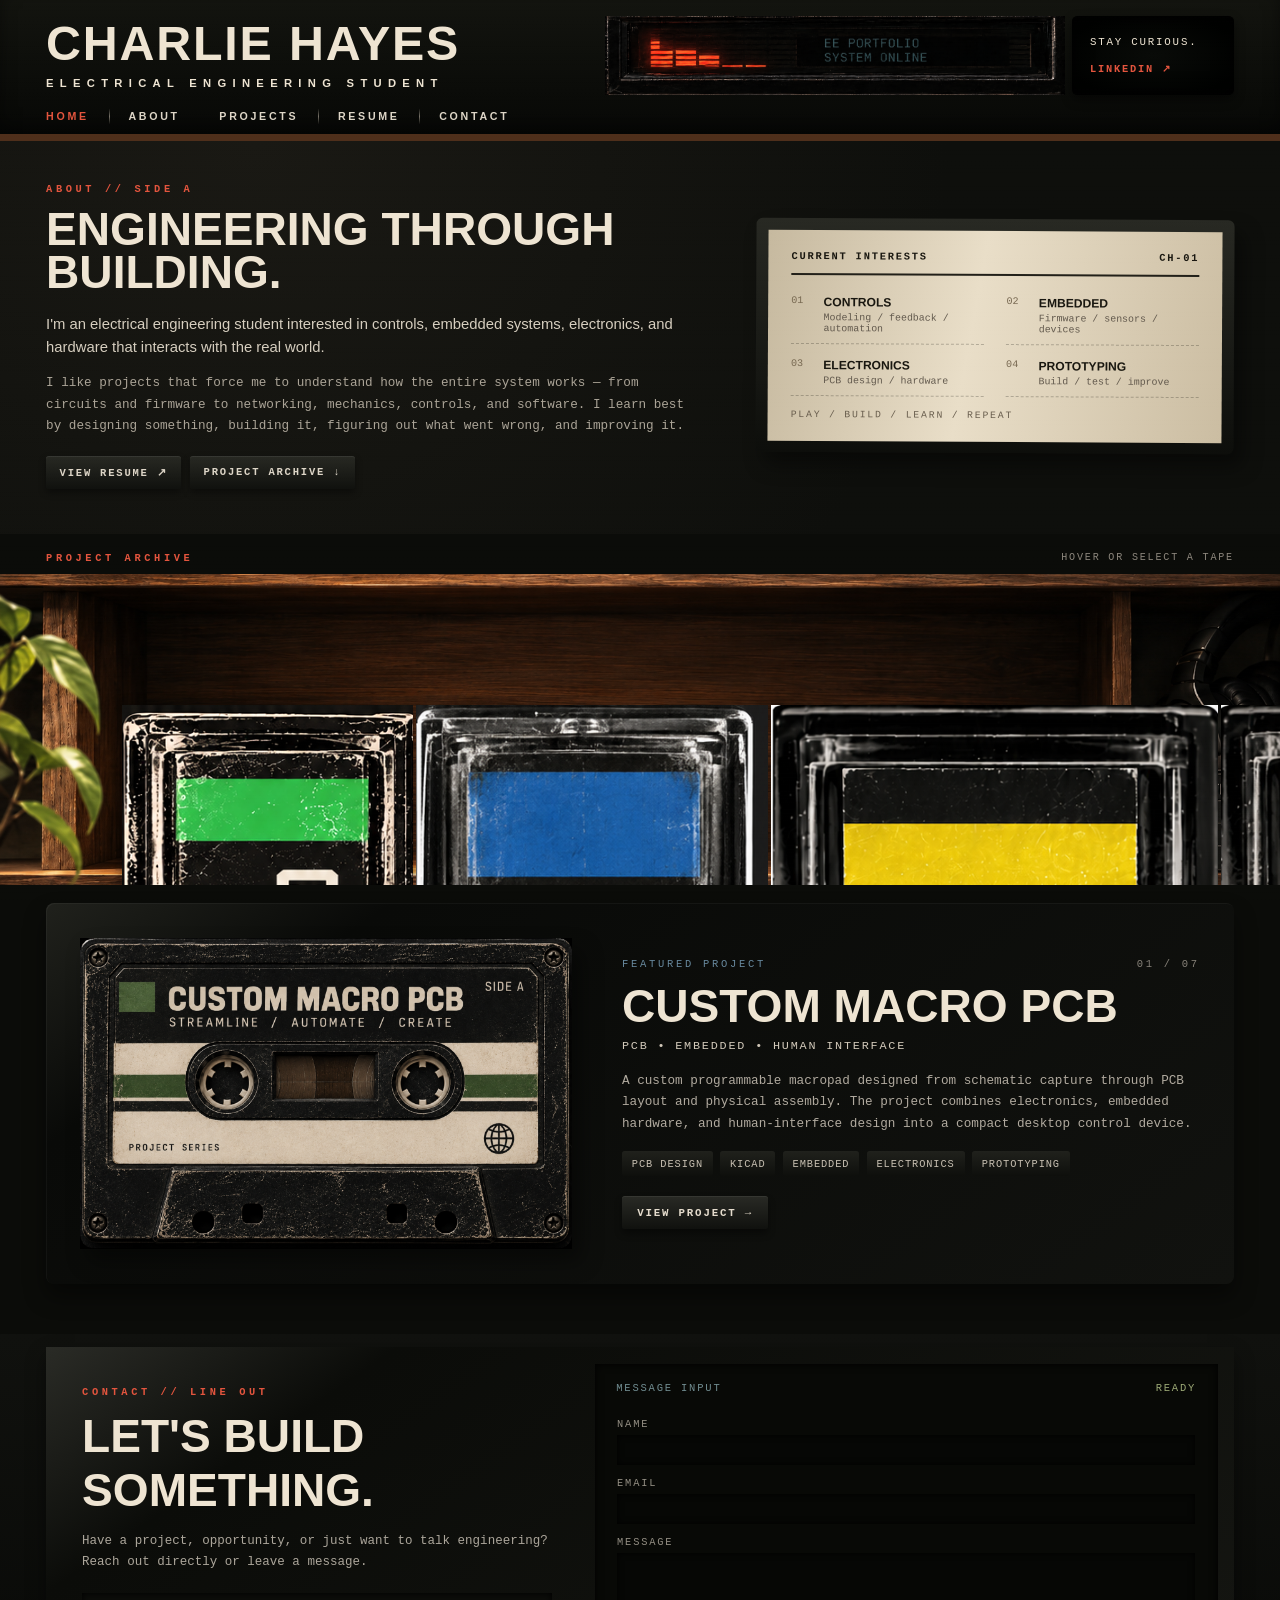
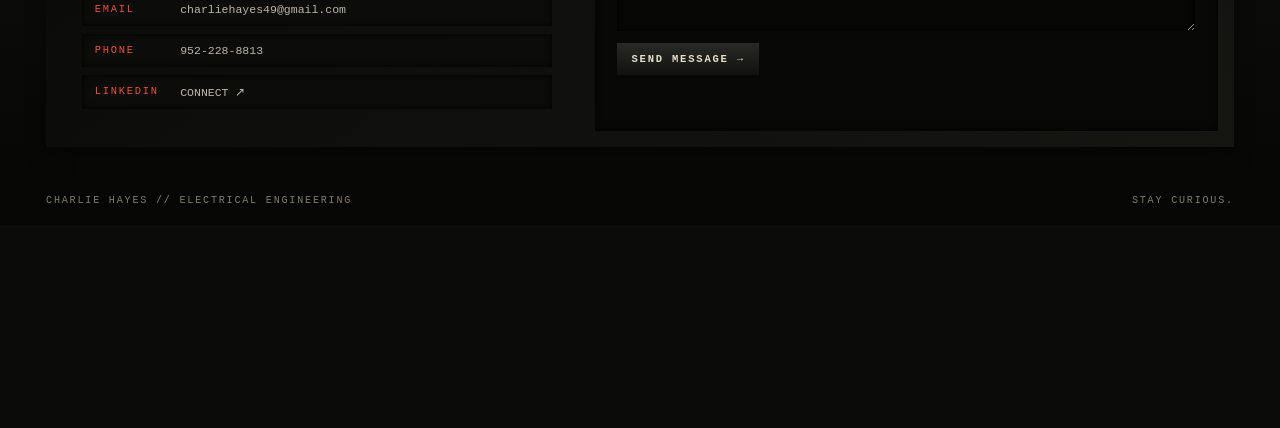
==== index.html @ e1c9fbaa "Update index.html" ====
<!DOCTYPE html>
<html lang="en">

<head>
    <meta charset="UTF-8">

    <meta
        name="viewport"
        content="width=device-width, initial-scale=1.0"
    >

    <meta
        name="description"
        content="Charlie Hayes - Electrical Engineering portfolio."
    >

    <link rel="stylesheet" href="style.css">

    <title>Charlie Hayes | Electrical Engineering</title>
</head>


<body>


    <!-- =====================================================
         HEADER
         ===================================================== -->

    <header class="site-header">

        <div class="header-inner">

            <div class="header-top">

                <div class="name-area">

                    <h1>CHARLIE HAYES</h1>

                    <p>
                        ELECTRICAL ENGINEERING STUDENT
                    </p>

                </div>


                <div class="header-console">

                    <div class="display-image-wrapper">

                        <img
                            src="images/header/ee-portfolio-display.png"
                            alt="EE Portfolio System Online"
                            class="display-image"
                        >

                    </div>


                    <div class="header-side-box">

                        <p>
                            STAY CURIOUS.
                        </p>

                        <a
                            href="https://www.linkedin.com/in/charlie-hayes-baa16534b/"
                            target="_blank"
                            rel="noopener noreferrer"
                        >
                            LINKEDIN ↗
                        </a>

                    </div>

                </div>

            </div>


            <nav class="main-nav">

                <a
                    href="index.html"
                    class="active"
                >
                    HOME
                </a>

                <a href="#about">
                    ABOUT
                </a>

                <a href="#projects">
                    PROJECTS
                </a>

                <a
                    href="assets/Charlie_Hayes_Resume.pdf"
                    target="_blank"
                    rel="noopener noreferrer"
                >
                    RESUME
                </a>

                <a href="#contact">
                    CONTACT
                </a>

            </nav>

        </div>

    </header>




    <main>


        <!-- =================================================
             ABOUT
             ================================================= -->

        <section
            class="about-section"
            id="about"
        >

            <div class="about-inner">

                <div class="about-copy">

                    <p class="section-label">
                        ABOUT // SIDE A
                    </p>

                    <h2>
                        ENGINEERING THROUGH BUILDING.
                    </h2>

                    <p class="about-lead">

                        I'm an electrical engineering student interested in
                        controls, embedded systems, electronics, and hardware
                        that interacts with the real world.

                    </p>

                    <p class="about-body">

                        I like projects that force me to understand how the
                        entire system works — from circuits and firmware to
                        networking, mechanics, controls, and software. I learn
                        best by designing something, building it, figuring out
                        what went wrong, and improving it.

                    </p>


                    <div class="about-buttons">

                        <a
                            href="assets/Charlie_Hayes_Resume.pdf"
                            target="_blank"
                            rel="noopener noreferrer"
                            class="retro-button"
                        >
                            VIEW RESUME ↗
                        </a>

                        <a
                            href="#projects"
                            class="retro-button"
                        >
                            PROJECT ARCHIVE ↓
                        </a>

                    </div>

                </div>



                <div class="interest-card">

                    <div class="interest-paper">

                        <div class="interest-heading">

                            <span>
                                CURRENT INTERESTS
                            </span>

                            <span>
                                CH-01
                            </span>

                        </div>


                        <div class="interest-rule"></div>


                        <div class="interests">

                            <div>

                                <span>01</span>

                                <strong>
                                    CONTROLS
                                </strong>

                                <p>
                                    Modeling / feedback / automation
                                </p>

                            </div>


                            <div>

                                <span>02</span>

                                <strong>
                                    EMBEDDED
                                </strong>

                                <p>
                                    Firmware / sensors / devices
                                </p>

                            </div>


                            <div>

                                <span>03</span>

                                <strong>
                                    ELECTRONICS
                                </strong>

                                <p>
                                    PCB design / hardware
                                </p>

                            </div>


                            <div>

                                <span>04</span>

                                <strong>
                                    PROTOTYPING
                                </strong>

                                <p>
                                    Build / test / improve
                                </p>

                            </div>

                        </div>


                        <p class="interest-footer">
                            PLAY / BUILD / LEARN / REPEAT
                        </p>

                    </div>

                </div>

            </div>

        </section>




        <!-- =================================================
             PROJECT ARCHIVE
             ================================================= -->

        <section
            class="projects-section"
            id="projects"
        >

            <div class="projects-heading">

                <p class="section-label">
                    PROJECT ARCHIVE
                </p>

                <p class="project-instruction">
                    HOVER OR SELECT A TAPE
                </p>

            </div>



            <div class="shelf-stage">

                <div class="cassette-row">


                    <!-- 1. MACRO PCB -->

                    <button
                        class="project-spine active"
                        data-project="macro"
                        type="button"
                        aria-label="Custom Macro PCB"
                    >

                        <img
                            src="images/cassettes/macro-spine.png"
                            alt="Custom Macro PCB cassette spine"
                        >

                    </button>



                    <!-- 2. BALL BALANCING ROBOT -->

                    <button
                        class="project-spine"
                        data-project="ballbalance"
                        type="button"
                        aria-label="Ball Balancing Robot"
                    >

                        <img
                            src="images/cassettes/ballbalance-spine.png"
                            alt="Ball Balancing Robot cassette spine"
                        >

                    </button>



                    <!-- 3. SPEAKERS -->

                    <button
                        class="project-spine"
                        data-project="speakers"
                        type="button"
                        aria-label="Custom Speakers"
                    >

                        <img
                            src="images/cassettes/speakers-spine.png"
                            alt="Custom Speakers cassette spine"
                        >

                    </button>



                    <!-- 4. HOMELAB -->

                    <button
                        class="project-spine"
                        data-project="homelab"
                        type="button"
                        aria-label="Custom Homelab"
                    >

                        <img
                            src="images/cassettes/homelab-spine.png"
                            alt="Custom Homelab cassette spine"
                        >

                    </button>



                    <!-- 5. FPV RACING DRONE -->

                    <button
                        class="project-spine"
                        data-project="drone"
                        type="button"
                        aria-label="FPV Racing Drone"
                    >

                        <img
                            src="images/cassettes/drone-spine.png"
                            alt="FPV Racing Drone cassette spine"
                        >

                    </button>



                    <!-- 6. TAG VIDEO GAME -->

                    <button
                        class="project-spine"
                        data-project="tag"
                        type="button"
                        aria-label="TAG Video Game"
                    >

                        <img
                            src="images/cassettes/tag-spine.png"
                            alt="TAG video game cassette spine"
                        >

                    </button>



                    <!-- 7. CHEMICAL FEED SKID -->

                    <button
                        class="project-spine"
                        data-project="skid"
                        type="button"
                        aria-label="Chemical Feed Skid"
                    >

                        <img
                            src="images/cassettes/skid-spine.png"
                            alt="Chemical Feed Skid cassette spine"
                        >

                    </button>



                    <!-- 8. ROBOT ARM TOOL -->

                    <button
                        class="project-spine"
                        data-project="robotarm"
                        type="button"
                        aria-label="Robotic Arm End Effector"
                    >

                        <img
                            src="images/cassettes/robotarm-spine.png"
                            alt="Robotic Arm End Effector cassette spine"
                        >

                    </button>

                </div>

            </div>

        </section>




        <!-- =================================================
             QUICK VIEW
             ================================================= -->

        <section class="project-preview">

            <div class="preview-image-area">

                <img
                    src="images/cassettes/macro-front.png"
                    alt="Custom Macro PCB cassette"
                    id="projectImage"
                    class="project-front-image"
                >

            </div>


            <div class="preview-info">

                <div class="preview-topline">

                    <span>
                        FEATURED PROJECT
                    </span>

                    <span id="projectNumber">
                        01 / 08
                    </span>

                </div>


                <h2 id="projectTitle">
                    CUSTOM MACRO PCB
                </h2>


                <p
                    class="project-category"
                    id="projectCategory"
                >
                    PCB • EMBEDDED • ELECTRONICS
                </p>


                <p
                    class="project-description"
                    id="projectDescription"
                >

                    A custom programmable macropad designed from schematic
                    capture through PCB layout, manufacturing, firmware,
                    and assembly.

                </p>


                <div
                    class="project-tags"
                    id="projectTags"
                >

                    <span>KICAD</span>
                    <span>PCB DESIGN</span>
                    <span>EMBEDDED</span>
                    <span>ELECTRONICS</span>

                </div>


                <a
                    href="projects/macro.html"
                    class="view-project"
                    id="projectLink"
                >
                    VIEW PROJECT →
                </a>

            </div>

        </section>




        <!-- =================================================
             CONTACT
             ================================================= -->

        <section
            class="contact-section"
            id="contact"
        >

            <div class="contact-console">

                <div class="contact-left">

                    <p class="section-label">
                        CONTACT // LINE OUT
                    </p>

                    <h2>
                        LET'S BUILD SOMETHING.
                    </h2>

                    <p>

                        Have a project, opportunity, or just want to talk
                        engineering? Reach out directly or leave a message.

                    </p>


                    <div class="contact-links">

                        <a href="mailto:charliehayes49@gmail.com">

                            <span>EMAIL</span>

                            <strong>
                                charliehayes49@gmail.com
                            </strong>

                        </a>


                        <a href="tel:+19522288813">

                            <span>PHONE</span>

                            <strong>
                                952-228-8813
                            </strong>

                        </a>


                        <a
                            href="https://www.linkedin.com/in/charlie-hayes-baa16534b/"
                            target="_blank"
                            rel="noopener noreferrer"
                        >

                            <span>LINKEDIN</span>

                            <strong>
                                CONNECT ↗
                            </strong>

                        </a>

                    </div>

                </div>



                <div class="message-panel">

                    <div class="message-header">

                        <span>
                            MESSAGE INPUT
                        </span>

                        <span class="ready">
                            READY
                        </span>

                    </div>


                    <form
                        action="https://formspree.io/f/mjyvadbp"
                        method="POST"
                    >

                        <input
                            type="hidden"
                            name="_subject"
                            value="New message from Charlie Hayes portfolio"
                        >


                        <label>

                            NAME

                            <input
                                type="text"
                                name="name"
                                required
                            >

                        </label>


                        <label>

                            EMAIL

                            <input
                                type="email"
                                name="email"
                                required
                            >

                        </label>


                        <label>

                            MESSAGE

                            <textarea
                                name="message"
                                rows="5"
                                required
                            ></textarea>

                        </label>


                        <button type="submit">
                            SEND MESSAGE →
                        </button>

                    </form>

                </div>

            </div>

        </section>




        <footer>

            <span>
                CHARLIE HAYES // ELECTRICAL ENGINEERING
            </span>

            <span>
                STAY CURIOUS.
            </span>

        </footer>


    </main>



    <script src="script.js"></script>

</body>

</html>
---- style.css ----
:root {
    --background: #0b0c09;
    --cream: #eee4d2;
    --muted: #aba497;
    --red: #e4553e;
    --blue: #66859a;

    --page-padding:
        clamp(
            20px,
            4vw,
            78px
        );

    --max-width: 1740px;
}



/* =========================================================
   RESET
   ========================================================= */

* {
    box-sizing: border-box;
    margin: 0;
    padding: 0;
}



html {
    scroll-behavior: smooth;
    zoom: 0.9;
}



body {
    min-height: 100vh;
    overflow-x: hidden;

    color: var(--cream);

    font-family:
        Arial,
        Helvetica,
        sans-serif;

    background: #0b0c09;
}



button,
input,
textarea {
    font: inherit;
}



button {
    color: inherit;
}



/* =========================================================
   TEXTURE
   ========================================================= */

body::before {
    content: "";

    position: fixed;
    inset: 0;

    z-index: 999;

    pointer-events: none;

    opacity: 0.022;

    background:
        repeating-linear-gradient(
            0deg,
            rgba(255,255,255,0.12) 0,
            rgba(255,255,255,0.12) 1px,
            transparent 1px,
            transparent 4px
        );
}



/* =========================================================
   HEADER
   ========================================================= */

.site-header {
    padding:
        18px
        var(--page-padding)
        13px;

    background:
        linear-gradient(
            #13140f,
            #070806
        );

    box-shadow:
        inset 0 -10px 18px rgba(0,0,0,0.4);
}



.header-inner {
    width: 100%;
    max-width: var(--max-width);
    margin: auto;
}



.header-top {
    display: grid;

    grid-template-columns:
        minmax(520px, 0.9fr)
        minmax(650px, 1.1fr);

    gap: 50px;

    align-items: center;
}



/* =========================================================
   NAME
   ========================================================= */

.name-area h1 {
    white-space: nowrap;

    font-size:
        clamp(
            3.2rem,
            4.2vw,
            5rem
        );

    line-height: 0.9;

    letter-spacing: 2px;
}



.name-area p {
    margin-top: 13px;

    font-size: 0.78rem;

    font-weight: bold;

    letter-spacing: 7px;
}



/* =========================================================
   HEADER CONSOLE
   ========================================================= */

.header-console {
    display: grid;

    grid-template-columns:
        minmax(0, 1fr)
        180px;

    gap: 8px;

    align-items: stretch;
}



.display-image-wrapper {
    min-width: 0;

    overflow: hidden;

    display: flex;

    align-items: center;
}



.display-image {
    display: block;

    width: 100%;
    height: auto;

    object-fit: contain;
}



.header-side-box {
    padding: 20px;

    display: flex;

    flex-direction: column;

    justify-content: center;

    border-radius: 6px;

    background:
        radial-gradient(
            ellipse at center,
            #090b08,
            #010201 78%
        );

    box-shadow:
        inset 0 0 22px #000,
        0 5px 12px rgba(0,0,0,0.45);
}



.header-side-box p {
    font-family:
        "Courier New",
        monospace;

    font-size: 0.75rem;

    letter-spacing: 2px;
}



.header-side-box a {
    width: fit-content;

    margin-top: 15px;

    color: var(--red);

    text-decoration: none;

    font-family:
        "Courier New",
        monospace;

    font-size: 0.72rem;

    font-weight: bold;

    letter-spacing: 2px;
}



/* =========================================================
   NAVIGATION
   ========================================================= */

.main-nav {
    margin-top: 17px;

    display: flex;

    flex-wrap: wrap;

    align-items: center;
}



.main-nav a {
    position: relative;

    padding:
        0
        22px;

    color: #ded6c7;

    text-decoration: none;

    font-size: 0.74rem;

    font-weight: bold;

    letter-spacing: 3px;
}



.main-nav a:first-child {
    padding-left: 0;
}



.main-nav a + a::before {
    content: "";

    position: absolute;

    left: 0;
    top: 50%;

    width: 1px;
    height: 17px;

    transform:
        translateY(-50%);

    background:
        linear-gradient(
            transparent,
            #777268,
            transparent
        );
}



.main-nav a:hover,
.main-nav a.active {
    color: var(--red);
}



/* =========================================================
   GENERIC LABEL
   ========================================================= */

.section-label {
    color: var(--red);

    font-family:
        "Courier New",
        monospace;

    font-size: 0.72rem;

    font-weight: bold;

    letter-spacing: 4px;
}



/* =========================================================
   ABOUT
   ========================================================= */

.about-section {
    padding:
        47px
        var(--page-padding)
        50px;

    background:
        radial-gradient(
            circle at 20% 0%,
            #1a1914,
            #0e0f0c 63%
        );

    border-top:
        8px
        solid
        #4f2f1b;
}



.about-inner {
    width: 100%;

    max-width: 1500px;

    margin: auto;

    display: grid;

    grid-template-columns:
        1.15fr
        0.85fr;

    gap: 70px;

    align-items: center;
}



.about-copy h2 {
    max-width: 800px;

    margin-top: 14px;

    font-size:
        clamp(
            2.6rem,
            4vw,
            4.7rem
        );

    line-height: 0.94;
}



.about-lead {
    max-width: 720px;

    margin-top: 20px;

    color: #d6cebf;

    font-size: 1.03rem;

    line-height: 1.55;
}



.about-body {
    max-width: 730px;

    margin-top: 15px;

    color: var(--muted);

    font-family:
        "Courier New",
        monospace;

    font-size: 0.88rem;

    line-height: 1.7;
}



.about-buttons {
    margin-top: 22px;

    display: flex;

    gap: 10px;

    flex-wrap: wrap;
}



.retro-button {
    padding:
        11px
        15px;

    color: #ddd5c7;

    text-decoration: none;

    font-family:
        "Courier New",
        monospace;

    font-size: 0.73rem;

    font-weight: bold;

    letter-spacing: 2px;

    border-radius: 3px;

    background:
        linear-gradient(
            #282923,
            #10110e
        );

    box-shadow:
        inset 0 1px 0 rgba(255,255,255,0.07),
        0 4px 8px rgba(0,0,0,0.4);
}



/* =========================================================
   INTEREST CARD
   ========================================================= */

.interest-card {
    padding: 13px;

    transform:
        rotate(0.3deg);

    border-radius: 7px;

    background:
        linear-gradient(
            #282923,
            #0d0e0b
        );

    box-shadow:
        10px 14px 22px rgba(0,0,0,0.4);
}



.interest-paper {
    padding:
        23px
        26px;

    color: #191710;

    background:
        linear-gradient(
            100deg,
            #c6b99f,
            #e9dec8 45%,
            #cbbda2
        );
}



.interest-heading {
    display: flex;

    justify-content: space-between;

    font-family:
        "Courier New",
        monospace;

    font-size: 0.72rem;

    font-weight: bold;

    letter-spacing: 2px;
}



.interest-rule {
    height: 2px;

    margin:
        12px
        0;

    background: #222019;
}



.interests {
    display: grid;

    grid-template-columns:
        1fr
        1fr;

    gap:
        5px
        25px;
}



.interests > div {
    padding:
        10px
        0;

    display: grid;

    grid-template-columns:
        30px
        1fr;

    column-gap: 6px;

    border-bottom:
        1px
        dashed
        rgba(20,20,15,0.25);
}



.interests span {
    grid-row:
        1
        /
        3;

    color: #776851;

    font-family:
        "Courier New",
        monospace;

    font-size: 0.7rem;
}



.interests strong {
    font-size: 0.84rem;
}



.interests p {
    margin-top: 4px;

    color: #62594d;

    font-family:
        "Courier New",
        monospace;

    font-size: 0.69rem;
}



.interest-footer {
    margin-top: 14px;

    color: #685d4d;

    font-family:
        "Courier New",
        monospace;

    font-size: 0.68rem;

    letter-spacing: 2px;
}



/* =========================================================
   PROJECTS
   ========================================================= */

.projects-section {
    padding-top: 20px;

    background: #0b0c09;
}



.projects-heading {
    width: 100%;

    max-width: 1500px;

    margin: auto;

    padding:
        0
        var(--page-padding)
        11px;

    display: flex;

    justify-content: space-between;
}



.project-instruction {
    color: #8d877d;

    font-family:
        "Courier New",
        monospace;

    font-size: 0.7rem;

    letter-spacing: 2px;
}



/* =========================================================
   SHELF
   ========================================================= */

.shelf-stage {
    position: relative;

    width: 100%;

    aspect-ratio:
        1916
        /
        465;

    overflow: hidden;

    background-image:
        url("images/shelf/project-shelf-background.png");

    background-size:
        100%
        auto;

    background-position:
        center
        center;

    background-repeat:
        no-repeat;
}



/* =========================================================
   CASSETTE ROW
   ========================================================= */

.cassette-row {
    position: absolute;

    left: 9.5%;
    right: 15%;

    bottom: 8%;

    height: 50%;

    display: flex;

    align-items: flex-end;

    gap:
        clamp(
            2px,
            0.25vw,
            6px
        );
}



/* =========================================================
   CASSETTE BUTTON
   ========================================================= */

.project-spine {
    position: relative;

    height: 100%;

    flex:
        0
        0
        clamp(
            82px,
            5.4vw,
            108px
        );

    padding: 0;

    border: 0;

    outline: 0;

    background: transparent;

    cursor: pointer;

    transform:
        translateY(0);

    transform-origin:
        bottom
        center;

    transition:
        transform 180ms ease,
        filter 180ms ease;
}



/* =========================================================
   CASSETTE IMAGE
   ========================================================= */

.image-spine {
    overflow: visible;
}



.image-spine img {
    display: block;

    width: 100%;
    height: 100%;

    object-fit: contain;

    object-position:
        center
        bottom;

    pointer-events: none;

    filter:
        drop-shadow(
            3px
            5px
            4px
            rgba(0,0,0,0.5)
        );
}



/* =========================================================
   ACTIVE CASSETTE
   ========================================================= */

.project-spine.active {
    filter:
        brightness(1.07)
        drop-shadow(
            0
            4px
            7px
            rgba(0,0,0,0.5)
        );
}



/* =========================================================
   HOVER CASSETTE

   THIS IS THE NEW "MOVE UP" EFFECT
   ========================================================= */

.project-spine:hover,
.project-spine:focus-visible,
.project-spine.active:hover {
    transform:
        translateY(-18px);

    filter:
        brightness(1.12)
        drop-shadow(
            0
            14px
            9px
            rgba(0,0,0,0.62)
        );

    z-index: 10;
}



/* =========================================================
   PROJECT PREVIEW
   ========================================================= */

.project-preview {
    width:
        calc(
            100% -
            (var(--page-padding) * 2)
        );

    max-width: 1500px;

    margin:
        20px
        auto
        0;

    padding:
        32px
        38px;

    display: grid;

    grid-template-columns:
        minmax(400px, 0.92fr)
        minmax(450px, 1.08fr);

    gap: 55px;

    align-items: center;

    border-radius: 9px;

    background:
        linear-gradient(
            145deg,
            #20211c,
            #090a08 20%,
            #11120f
        );

    box-shadow:
        inset 1px 1px 1px rgba(255,255,255,0.05),
        0 14px 25px rgba(0,0,0,0.45);
}



/* =========================================================
   PROJECT IMAGE
   ========================================================= */

.preview-image-area {
    position: relative;

    min-height: 360px;

    display: flex;

    align-items: center;

    justify-content: center;
}



.project-front-image {
    display: block;

    width: 100%;

    max-width: 600px;

    max-height: 430px;

    object-fit: contain;

    transition:
        opacity 140ms ease,
        transform 140ms ease;

    filter:
        drop-shadow(
            10px
            14px
            12px
            rgba(0,0,0,0.42)
        );
}



/* =========================================================
   PROJECT INFO
   ========================================================= */

.preview-info {
    transition:
        opacity 140ms ease,
        transform 140ms ease;
}



.preview-topline {
    display: flex;

    justify-content: space-between;

    color: #67889d;

    font-family:
        "Courier New",
        monospace;

    font-size: 0.73rem;

    letter-spacing: 3px;
}



.preview-topline span:last-child {
    color: #878279;
}



.preview-info h2 {
    margin-top: 17px;

    font-size:
        clamp(
            2.7rem,
            4vw,
            4.7rem
        );

    line-height: 0.93;
}



.project-category {
    margin-top: 12px;

    color: #d2c9ba;

    font-family:
        "Courier New",
        monospace;

    font-size: 0.82rem;

    letter-spacing: 2px;
}



.project-description {
    max-width: 680px;

    margin-top: 19px;

    color: #b1aa9f;

    font-family:
        "Courier New",
        monospace;

    font-size: 0.88rem;

    line-height: 1.7;
}



.project-tags {
    margin-top: 19px;

    display: flex;

    flex-wrap: wrap;

    gap: 8px;
}



.project-tags span {
    padding:
        7px
        11px;

    border-radius: 3px;

    color: #c7bfb1;

    font-family:
        "Courier New",
        monospace;

    font-size: 0.72rem;

    letter-spacing: 1px;

    background:
        linear-gradient(
            #20211c,
            #0e0f0c
        );
}



.view-project {
    width: fit-content;

    margin-top: 22px;

    padding:
        12px
        17px;

    display: block;

    color: #e5dccd;

    text-decoration: none;

    font-family:
        "Courier New",
        monospace;

    font-size: 0.75rem;

    font-weight: bold;

    letter-spacing: 2px;

    background:
        linear-gradient(
            #292a25,
            #10110e
        );

    border-radius: 3px;

    box-shadow:
        inset 0 1px 0 rgba(255,255,255,0.06),
        0 5px 8px rgba(0,0,0,0.4);
}



.view-project:hover {
    transform:
        translateY(-2px);
}



/* =========================================================
   CONTACT
   ========================================================= */

.contact-section {
    margin-top: 55px;

    padding:
        15px
        var(--page-padding)
        32px;

    background:
        linear-gradient(
            #10110e,
            #070806
        );
}



.contact-console {
    max-width: 1500px;

    margin: auto;

    padding: 18px;

    display: grid;

    grid-template-columns:
        0.9fr
        1.1fr;

    gap: 25px;

    background:
        linear-gradient(
            145deg,
            #2a2b26,
            #0b0c09 20%,
            #151612
        );

    box-shadow:
        0 10px 20px rgba(0,0,0,0.45);
}



.contact-left {
    padding:
        25px
        22px;
}



.contact-left h2 {
    margin-top: 12px;

    font-size:
        clamp(
            2.5rem,
            4vw,
            4.3rem
        );
}



.contact-left > p:not(.section-label) {
    max-width: 580px;

    margin-top: 16px;

    color: #aca69b;

    font-family:
        "Courier New",
        monospace;

    font-size: 0.87rem;

    line-height: 1.65;
}



.contact-links {
    margin-top: 23px;

    display: grid;

    gap: 9px;
}



.contact-links a {
    padding:
        11px
        14px;

    display: grid;

    grid-template-columns:
        95px
        1fr;

    color: #bdb5a8;

    text-decoration: none;

    background: #0c0d0a;

    box-shadow:
        inset 0 0 8px #000;
}



.contact-links span {
    color: var(--red);

    font-family:
        "Courier New",
        monospace;

    font-size: 0.72rem;

    letter-spacing: 2px;
}



.contact-links strong {
    font-family:
        "Courier New",
        monospace;

    font-size: 0.8rem;

    font-weight: normal;
}



/* =========================================================
   MESSAGE FORM
   ========================================================= */

.message-panel {
    padding: 10px;

    background: #080906;

    box-shadow:
        inset 0 0 10px #000;
}



.message-header {
    padding:
        11px
        14px;

    display: flex;

    justify-content: space-between;

    color: #718d91;

    font-family:
        "Courier New",
        monospace;

    font-size: 0.73rem;

    letter-spacing: 2px;
}



.ready {
    color: #9ba875;
}



.message-panel form {
    padding: 15px;

    display: grid;

    gap: 13px;
}



.message-panel label {
    display: grid;

    gap: 6px;

    color: #938e83;

    font-family:
        "Courier New",
        monospace;

    font-size: 0.72rem;

    letter-spacing: 2px;
}



.message-panel input,
.message-panel textarea {
    padding:
        10px
        11px;

    border: none;

    outline: none;

    color: #ddd5c8;

    background: #060705;

    box-shadow:
        inset 0 0 7px #000;
}



.message-panel button {
    width: fit-content;

    padding:
        11px
        16px;

    border: none;

    color: #e7dece;

    cursor: pointer;

    font-family:
        "Courier New",
        monospace;

    font-size: 0.73rem;

    font-weight: bold;

    letter-spacing: 2px;

    background:
        linear-gradient(
            #292a25,
            #11120f
        );
}



/* =========================================================
   FOOTER
   ========================================================= */

footer {
    padding:
        21px
        var(--page-padding);

    display: flex;

    justify-content: space-between;

    color: #817c72;

    font-family:
        "Courier New",
        monospace;

    font-size: 0.7rem;

    letter-spacing: 2px;

    background: #060705;
}



/* =========================================================
   RESPONSIVE
   ========================================================= */

@media (max-width: 1250px) {

    .header-top {
        grid-template-columns: 1fr;

        gap: 25px;
    }


    .about-inner {
        grid-template-columns: 1fr;

        gap: 35px;
    }


    .interest-card {
        max-width: 650px;
    }


    .project-preview {
        grid-template-columns: 1fr;

        gap: 35px;
    }


    .contact-console {
        grid-template-columns: 1fr;
    }

}



@media (max-width: 800px) {

    html {
        zoom: 1;
    }


    :root {
        --page-padding: 18px;
    }


    .name-area h1 {
        font-size:
            clamp(
                2.2rem,
                10vw,
                3rem
            );
    }


    .name-area p {
        white-space: normal;

        letter-spacing: 4px;
    }


    .header-console {
        grid-template-columns: 1fr;
    }


    .main-nav a {
        padding:
            0
            13px;

        font-size: 0.68rem;
    }


    .interests {
        grid-template-columns: 1fr;
    }


    .projects-section {
        overflow-x: auto;
    }


    .shelf-stage {
        width: 1050px;

        max-width: none;

        margin: 0;

        aspect-ratio:
            1916
            /
            465;
    }


    .cassette-row {
        left: 100px;

        right: auto;

        width: 760px;

        bottom: 8%;

        gap: 3px;
    }


    .project-spine {
        flex-basis: 95px;
    }


    .project-spine:hover,
    .project-spine:focus-visible,
    .project-spine.active:hover {
        transform:
            translateY(-14px);
    }


    .project-preview {
        width:
            calc(
                100% - 24px
            );

        padding:
            22px
            17px;
    }


    .preview-image-area {
        min-height: 270px;
    }


    .preview-info h2 {
        font-size: 2.6rem;
    }


    footer {
        flex-direction: column;

        gap: 8px;
    }

}
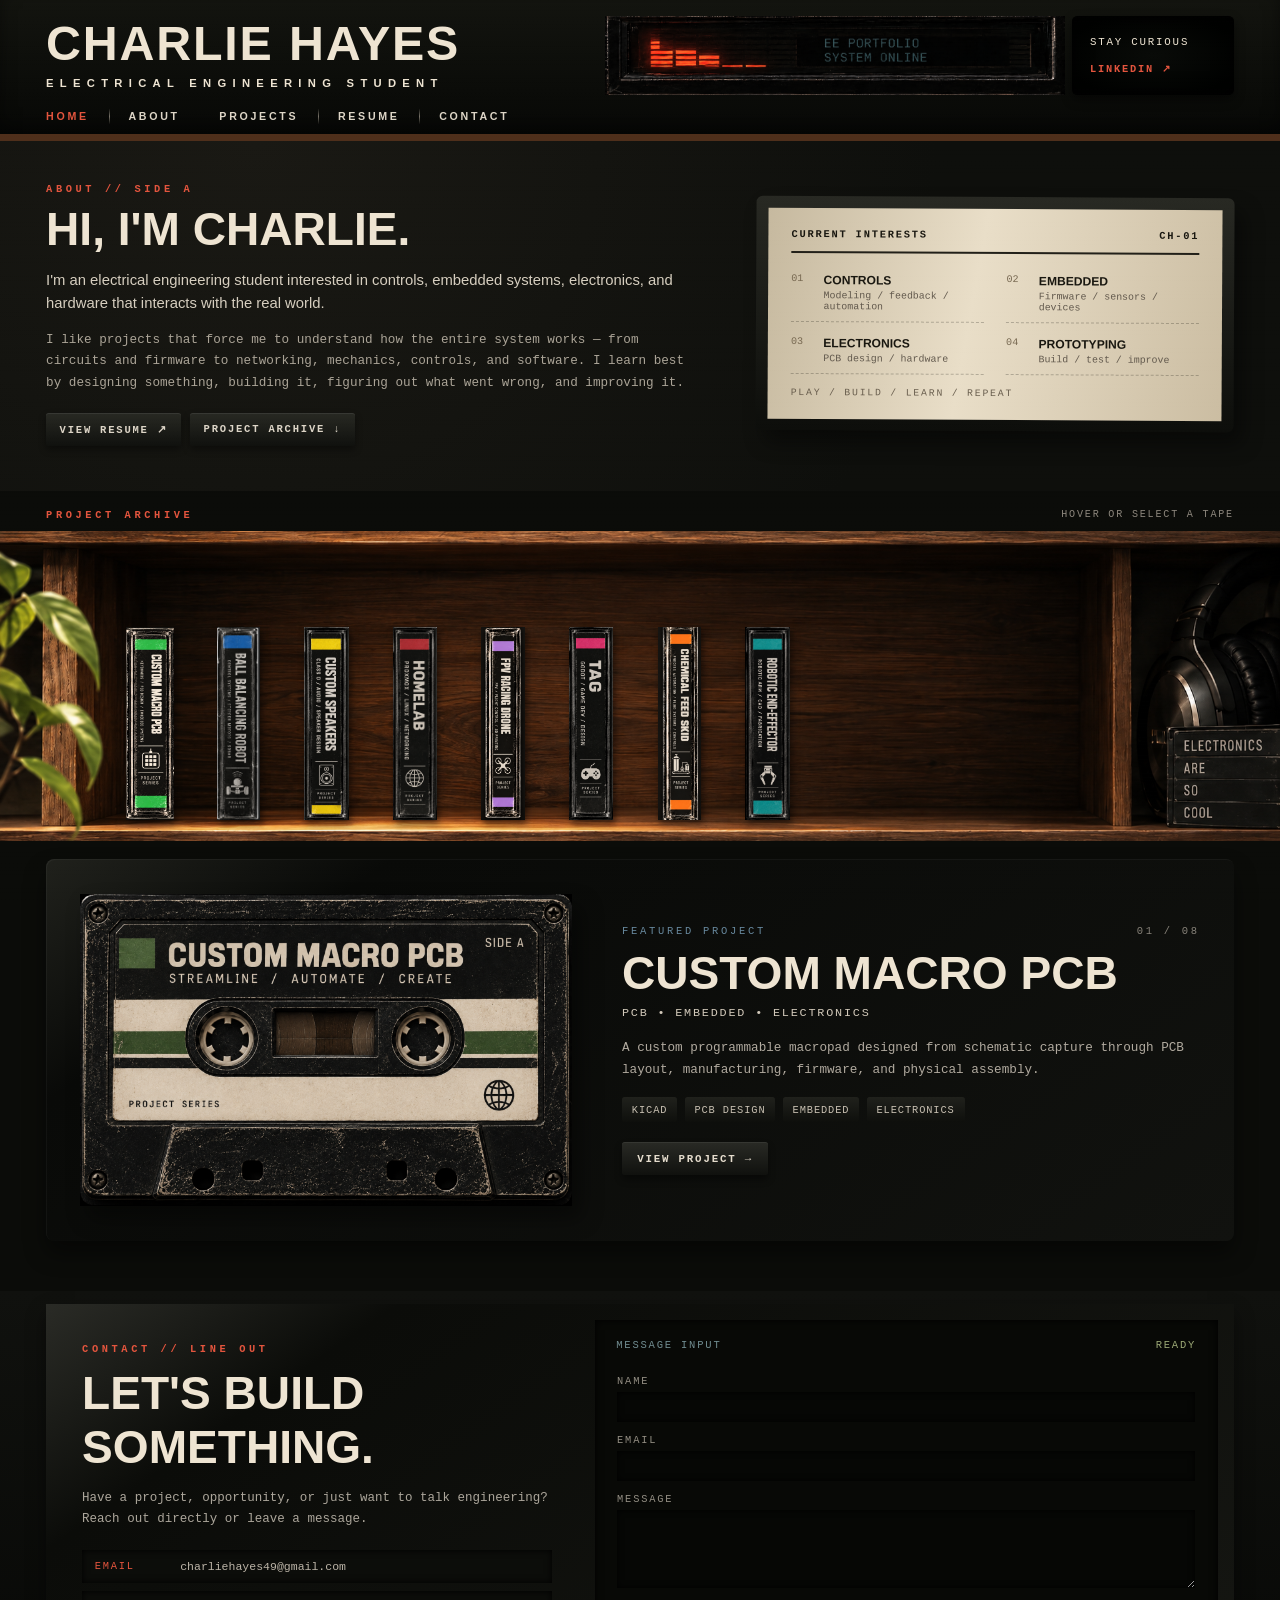
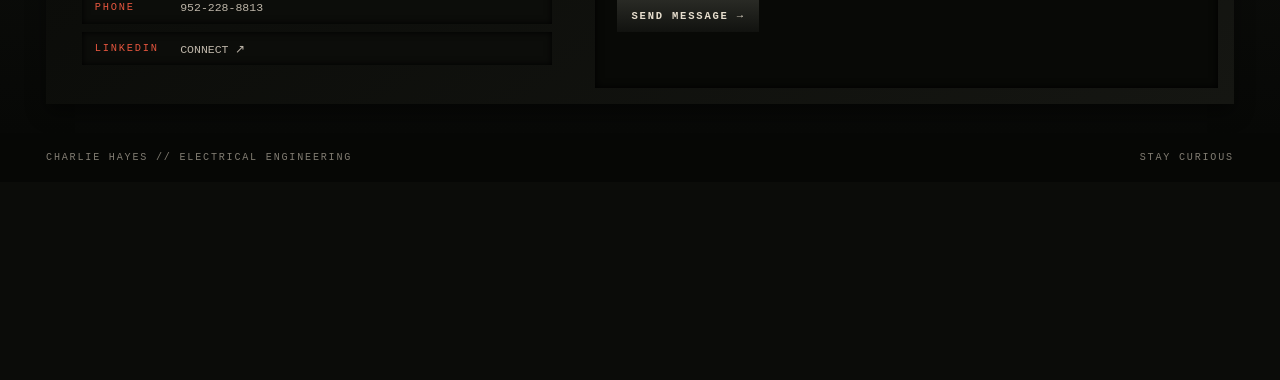
==== commit a5a3b561: "Update text in index.html for consistency" ====
--- a/index.html
+++ b/index.html
@@ -60,7 +60,7 @@
                     <div class="header-side-box">
 
                         <p>
-                            STAY CURIOUS.
+                            STAY CURIOUS
                         </p>
 
                         <a
@@ -137,7 +137,7 @@
                     </p>
 
                     <h2>
-                        ENGINEERING THROUGH BUILDING.
+                        HI, I'M CHARLIE.
                     </h2>
 
                     <p class="about-lead">
@@ -708,7 +708,7 @@
             </span>
 
             <span>
-                STAY CURIOUS.
+                STAY CURIOUS
             </span>
 
         </footer>
--- a/style.css
+++ b/style.css
@@ -118,7 +118,9 @@
 
 .header-inner {
     width: 100%;
+
     max-width: var(--max-width);
+
     margin: auto;
 }
 
@@ -172,7 +174,7 @@
 
 
 /* =========================================================
-   HEADER CONSOLE
+   HEADER DISPLAY
    ========================================================= */
 
 .header-console {
@@ -205,6 +207,7 @@
     display: block;
 
     width: 100%;
+
     height: auto;
 
     object-fit: contain;
@@ -319,9 +322,11 @@
     position: absolute;
 
     left: 0;
+
     top: 50%;
 
     width: 1px;
+
     height: 17px;
 
     transform:
@@ -710,7 +715,7 @@
 
 
 /* =========================================================
-   SHELF
+   SHELF BACKGROUND
    ========================================================= */
 
 .shelf-stage {
@@ -749,29 +754,25 @@
 .cassette-row {
     position: absolute;
 
-    left: 9.5%;
-    right: 15%;
-
-    bottom: 8%;
-
-    height: 50%;
+    left: 8%;
+
+    right: 10%;
+
+    bottom: 7%;
+
+    height: 62%;
 
     display: flex;
 
     align-items: flex-end;
 
-    gap:
-        clamp(
-            2px,
-            0.25vw,
-            6px
-        );
-}
-
-
-
-/* =========================================================
-   CASSETTE BUTTON
+    gap: 0;
+}
+
+
+
+/* =========================================================
+   CASSETTES
    ========================================================= */
 
 .project-spine {
@@ -783,16 +784,18 @@
         0
         0
         clamp(
-            82px,
-            5.4vw,
-            108px
-        );
+            106px,
+            6.8vw,
+            140px
+        );
+
+    margin-right: -8px;
 
     padding: 0;
 
-    border: 0;
-
-    outline: 0;
+    border: none;
+
+    outline: none;
 
     background: transparent;
 
@@ -812,20 +815,11 @@
 
 
 
-/* =========================================================
-   CASSETTE IMAGE
-   ========================================================= */
-
-.image-spine {
-    overflow: visible;
-}
-
-
-
-.image-spine img {
+.project-spine img {
     display: block;
 
     width: 100%;
+
     height: 100%;
 
     object-fit: contain;
@@ -841,7 +835,7 @@
             3px
             5px
             4px
-            rgba(0,0,0,0.5)
+            rgba(0,0,0,0.55)
         );
 }
 
@@ -853,39 +847,30 @@
 
 .project-spine.active {
     filter:
-        brightness(1.07)
+        brightness(1.07);
+}
+
+
+
+/* =========================================================
+   CASSETTE HOVER LIFT
+   ========================================================= */
+
+.project-spine:hover,
+.project-spine:focus-visible {
+    transform:
+        translateY(-22px);
+
+    filter:
+        brightness(1.13)
         drop-shadow(
             0
-            4px
-            7px
-            rgba(0,0,0,0.5)
-        );
-}
-
-
-
-/* =========================================================
-   HOVER CASSETTE
-
-   THIS IS THE NEW "MOVE UP" EFFECT
-   ========================================================= */
-
-.project-spine:hover,
-.project-spine:focus-visible,
-.project-spine.active:hover {
-    transform:
-        translateY(-18px);
-
-    filter:
-        brightness(1.12)
-        drop-shadow(
-            0
-            14px
-            9px
-            rgba(0,0,0,0.62)
-        );
-
-    z-index: 10;
+            15px
+            10px
+            rgba(0,0,0,0.7)
+        );
+
+    z-index: 20;
 }
 
 
@@ -940,7 +925,7 @@
 
 
 /* =========================================================
-   PROJECT IMAGE
+   PREVIEW IMAGE
    ========================================================= */
 
 .preview-image-area {
@@ -1142,6 +1127,10 @@
     box-shadow:
         inset 0 1px 0 rgba(255,255,255,0.06),
         0 5px 8px rgba(0,0,0,0.4);
+
+    transition:
+        transform 160ms ease,
+        filter 160ms ease;
 }
 
 
@@ -1149,6 +1138,9 @@
 .view-project:hover {
     transform:
         translateY(-2px);
+
+    filter:
+        brightness(1.1);
 }
 
 
@@ -1453,7 +1445,7 @@
 
 
 /* =========================================================
-   RESPONSIVE
+   RESPONSIVE - TABLET
    ========================================================= */
 
 @media (max-width: 1250px) {
@@ -1491,6 +1483,10 @@
 }
 
 
+
+/* =========================================================
+   RESPONSIVE - MOBILE
+   ========================================================= */
 
 @media (max-width: 800px) {
 
@@ -1535,6 +1531,11 @@
     }
 
 
+    .main-nav a:first-child {
+        padding-left: 0;
+    }
+
+
     .interests {
         grid-template-columns: 1fr;
     }
@@ -1546,7 +1547,7 @@
 
 
     .shelf-stage {
-        width: 1050px;
+        width: 1100px;
 
         max-width: none;
 
@@ -1560,28 +1561,31 @@
 
 
     .cassette-row {
-        left: 100px;
+        left: 90px;
 
         right: auto;
 
-        width: 760px;
-
-        bottom: 8%;
-
-        gap: 3px;
+        width: 900px;
+
+        bottom: 7%;
+
+        height: 58%;
+
+        gap: 0;
     }
 
 
     .project-spine {
-        flex-basis: 95px;
+        flex-basis: 110px;
+
+        margin-right: -5px;
     }
 
 
     .project-spine:hover,
-    .project-spine:focus-visible,
-    .project-spine.active:hover {
+    .project-spine:focus-visible {
         transform:
-            translateY(-14px);
+            translateY(-16px);
     }
 
 
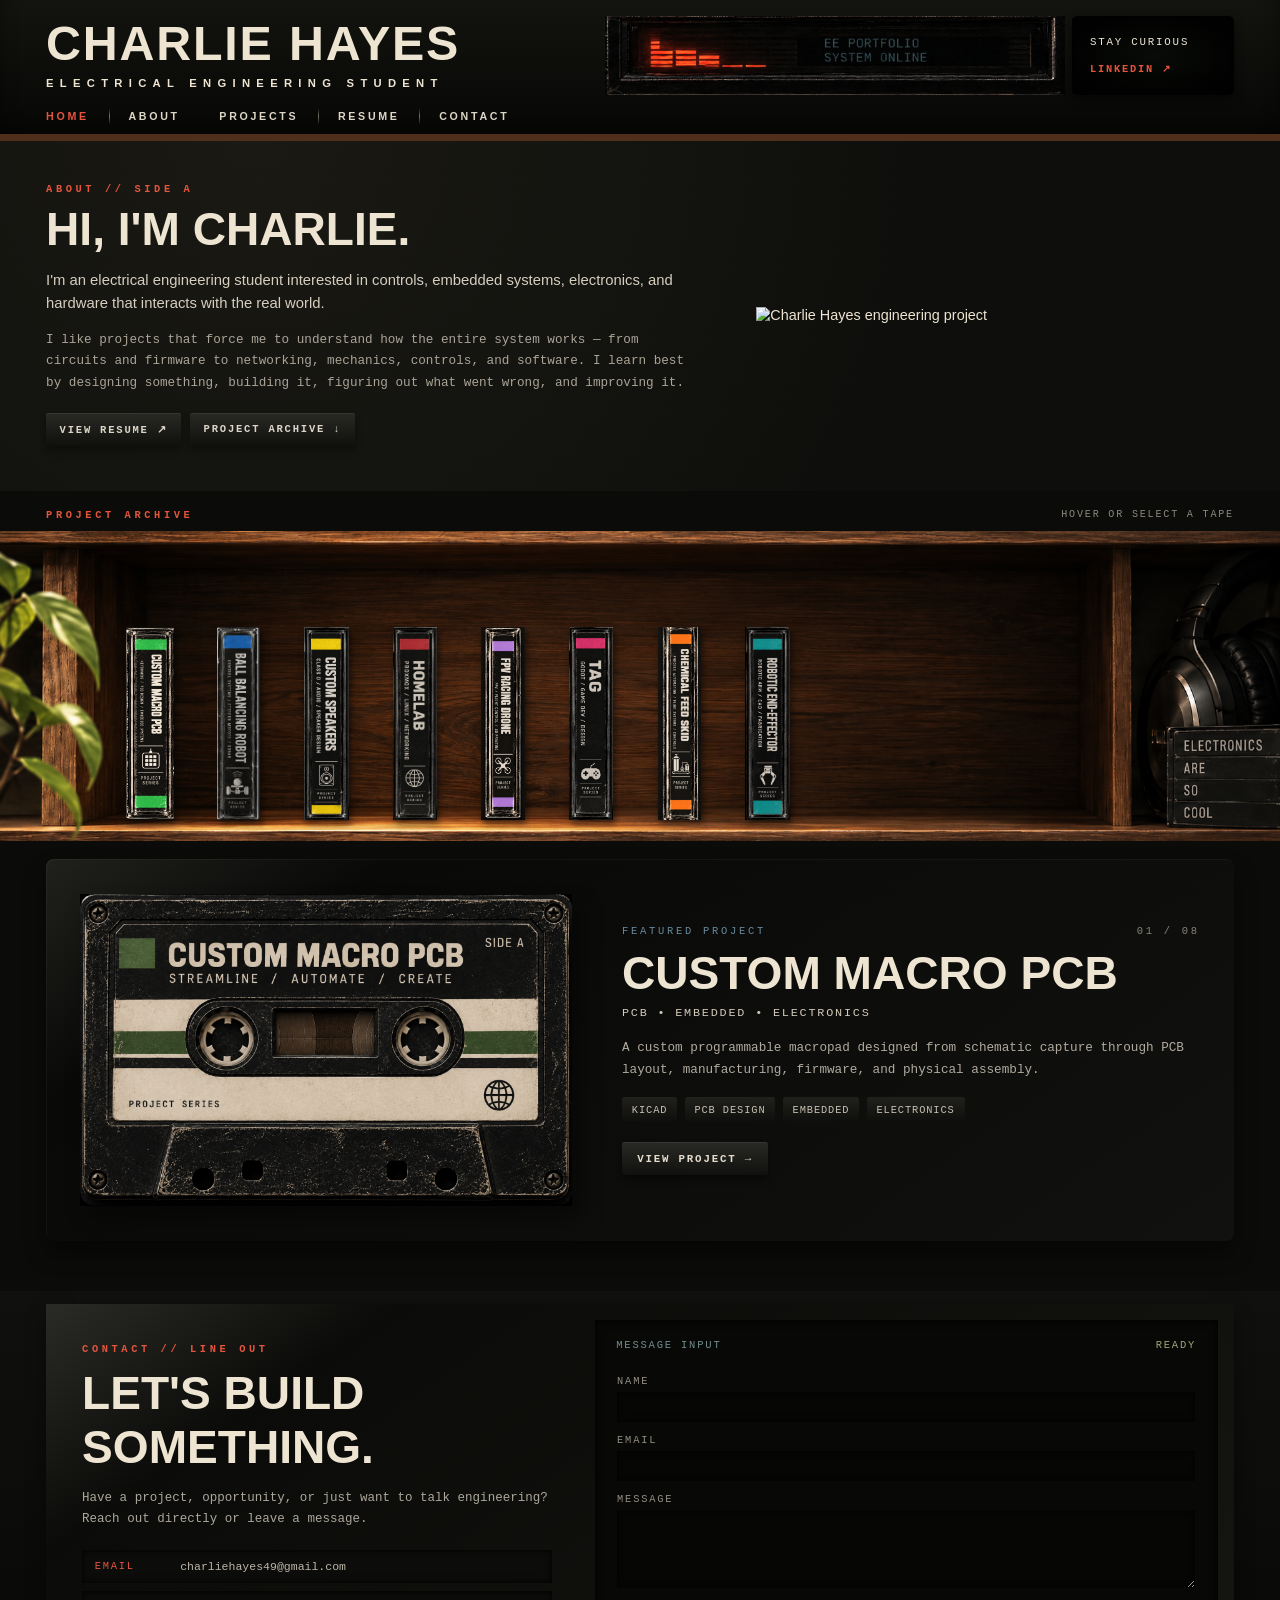
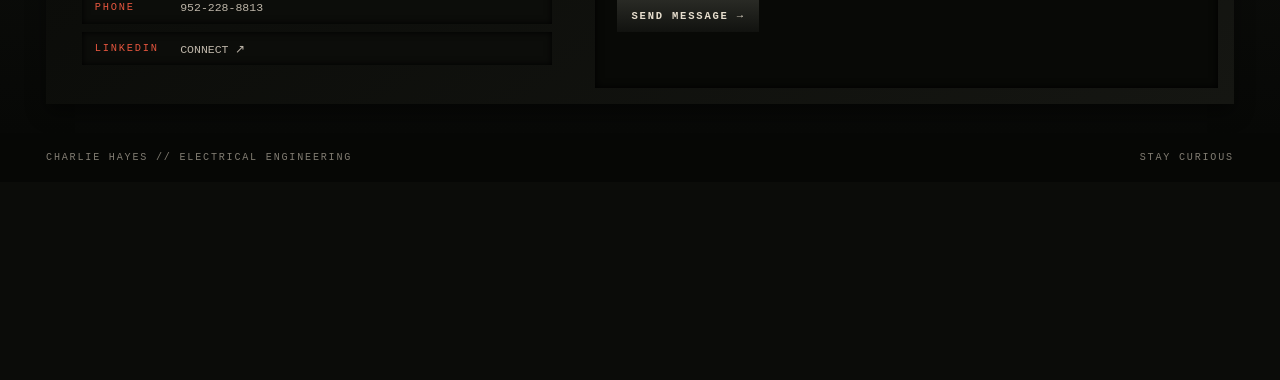
==== commit eb80b0cd: "Remove interests section and add about image card Removed the interests section and added an about i" ====
--- a/index.html
+++ b/index.html
@@ -182,99 +182,15 @@
                 </div>
 
 
-
-                <div class="interest-card">
-
-                    <div class="interest-paper">
-
-                        <div class="interest-heading">
-
-                            <span>
-                                CURRENT INTERESTS
-                            </span>
-
-                            <span>
-                                CH-01
-                            </span>
-
-                        </div>
-
-
-                        <div class="interest-rule"></div>
-
-
-                        <div class="interests">
-
-                            <div>
-
-                                <span>01</span>
-
-                                <strong>
-                                    CONTROLS
-                                </strong>
-
-                                <p>
-                                    Modeling / feedback / automation
-                                </p>
-
-                            </div>
-
-
-                            <div>
-
-                                <span>02</span>
-
-                                <strong>
-                                    EMBEDDED
-                                </strong>
-
-                                <p>
-                                    Firmware / sensors / devices
-                                </p>
-
-                            </div>
-
-
-                            <div>
-
-                                <span>03</span>
-
-                                <strong>
-                                    ELECTRONICS
-                                </strong>
-
-                                <p>
-                                    PCB design / hardware
-                                </p>
-
-                            </div>
-
-
-                            <div>
-
-                                <span>04</span>
-
-                                <strong>
-                                    PROTOTYPING
-                                </strong>
-
-                                <p>
-                                    Build / test / improve
-                                </p>
-
-                            </div>
-
-                        </div>
-
-
-                        <p class="interest-footer">
-                            PLAY / BUILD / LEARN / REPEAT
-                        </p>
-
+                    <div class="about-image-card">
+                        <img
+                            src="images/about/about-photo.jpg"
+                            alt="Charlie Hayes engineering project"
+                        >
                     </div>
-
-                </div>
-
+                
+
+                
             </div>
 
         </section>
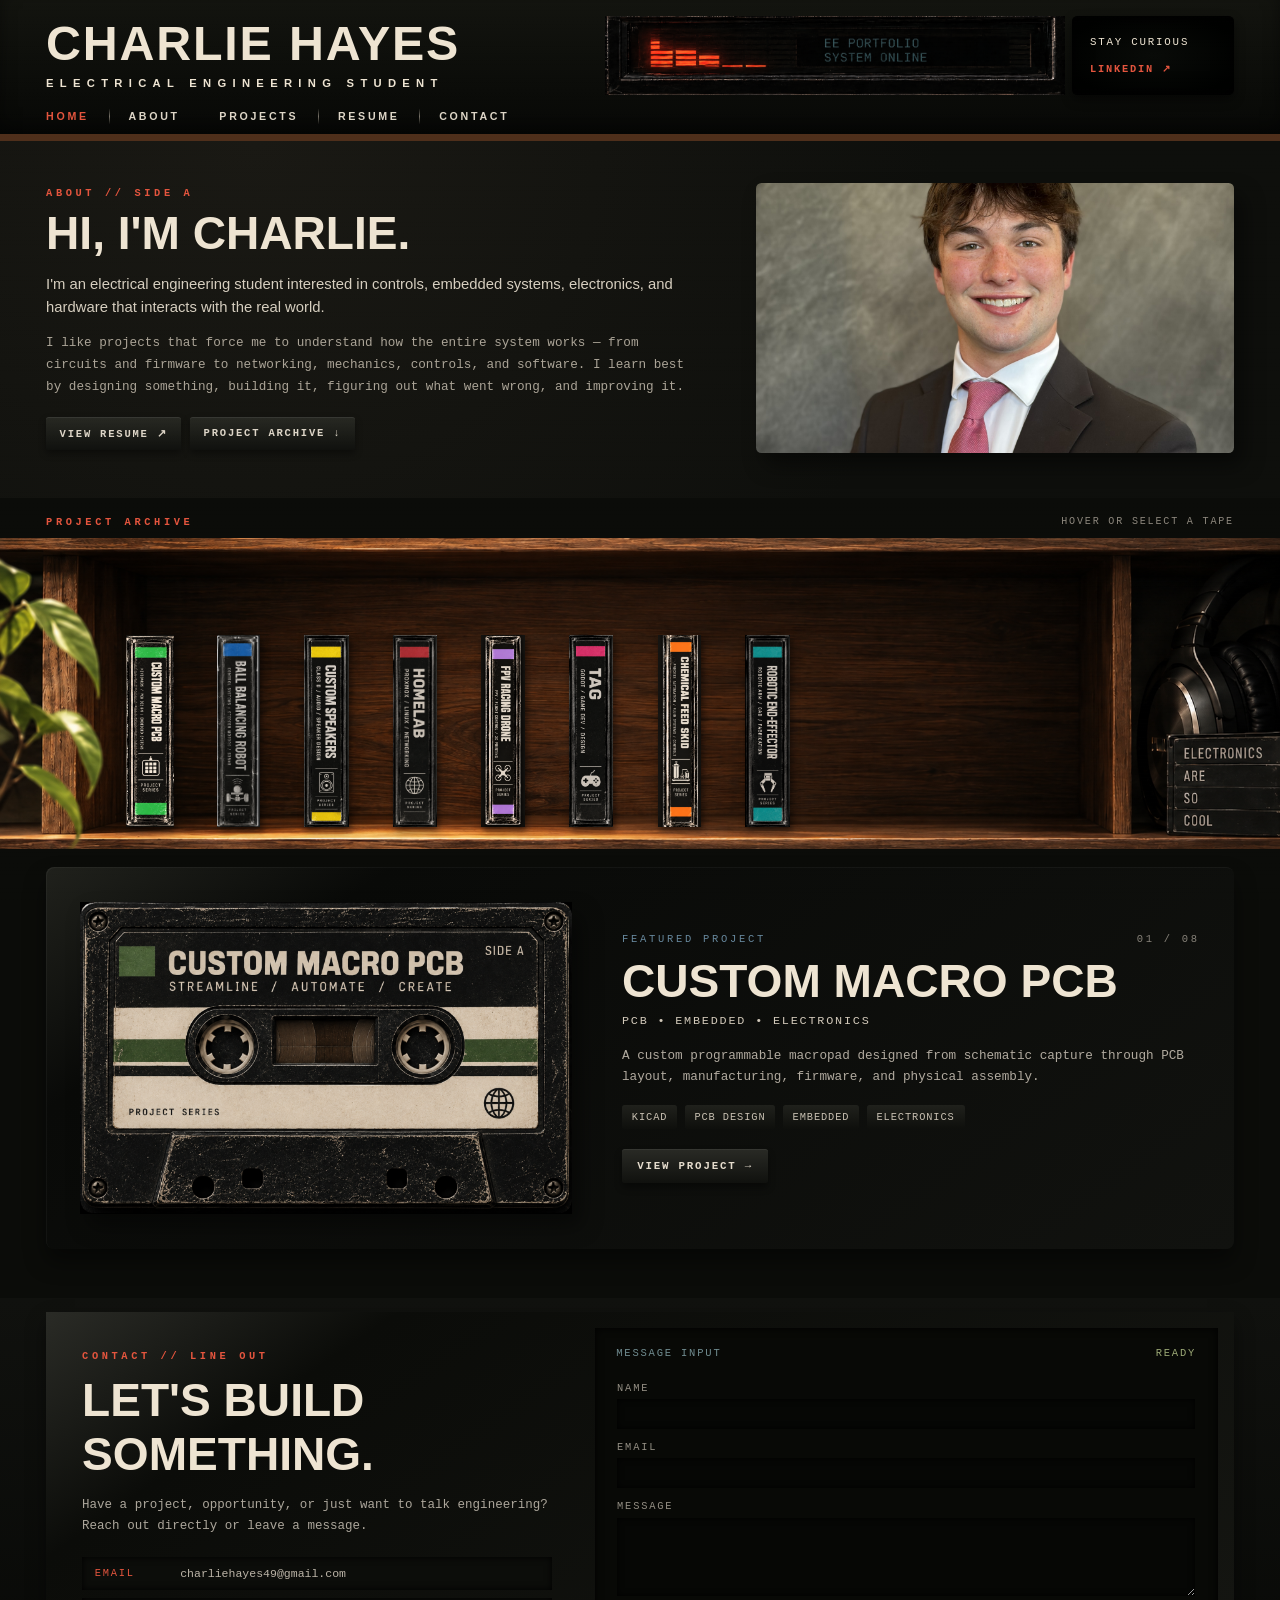
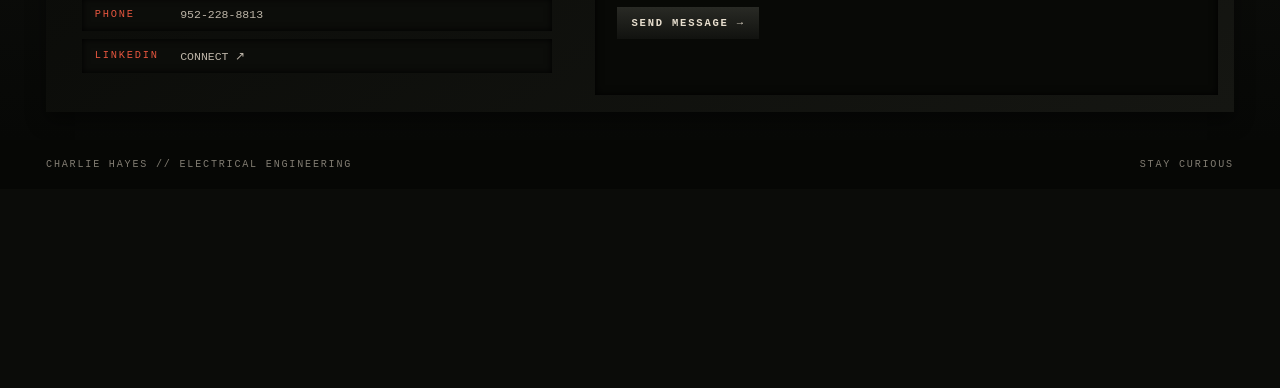
==== commit 579faaea: "Update index.html" ====
--- a/index.html
+++ b/index.html
@@ -184,7 +184,7 @@
 
                     <div class="about-image-card">
                         <img
-                            src="images/about/about-photo.jpg"
+                            src="images/about/about-photo.jpeg"
                             alt="Charlie Hayes engineering project"
                         >
                     </div>
--- a/style.css
+++ b/style.css
@@ -474,6 +474,35 @@
 }
 
 
+.about-image-card {
+    width: 100%;
+    max-width: 620px;
+
+    margin-left: auto;
+
+    overflow: hidden;
+
+    border-radius: 6px;
+
+    background: #0b0c09;
+
+    box-shadow:
+        10px 14px 24px rgba(0,0,0,0.45);
+}
+
+
+.about-image-card img {
+    display: block;
+
+    width: 100%;
+    height: 100%;
+
+    max-height: 300px;
+
+    object-fit: cover;
+
+    object-position: center;
+}
 
 .retro-button {
     padding:
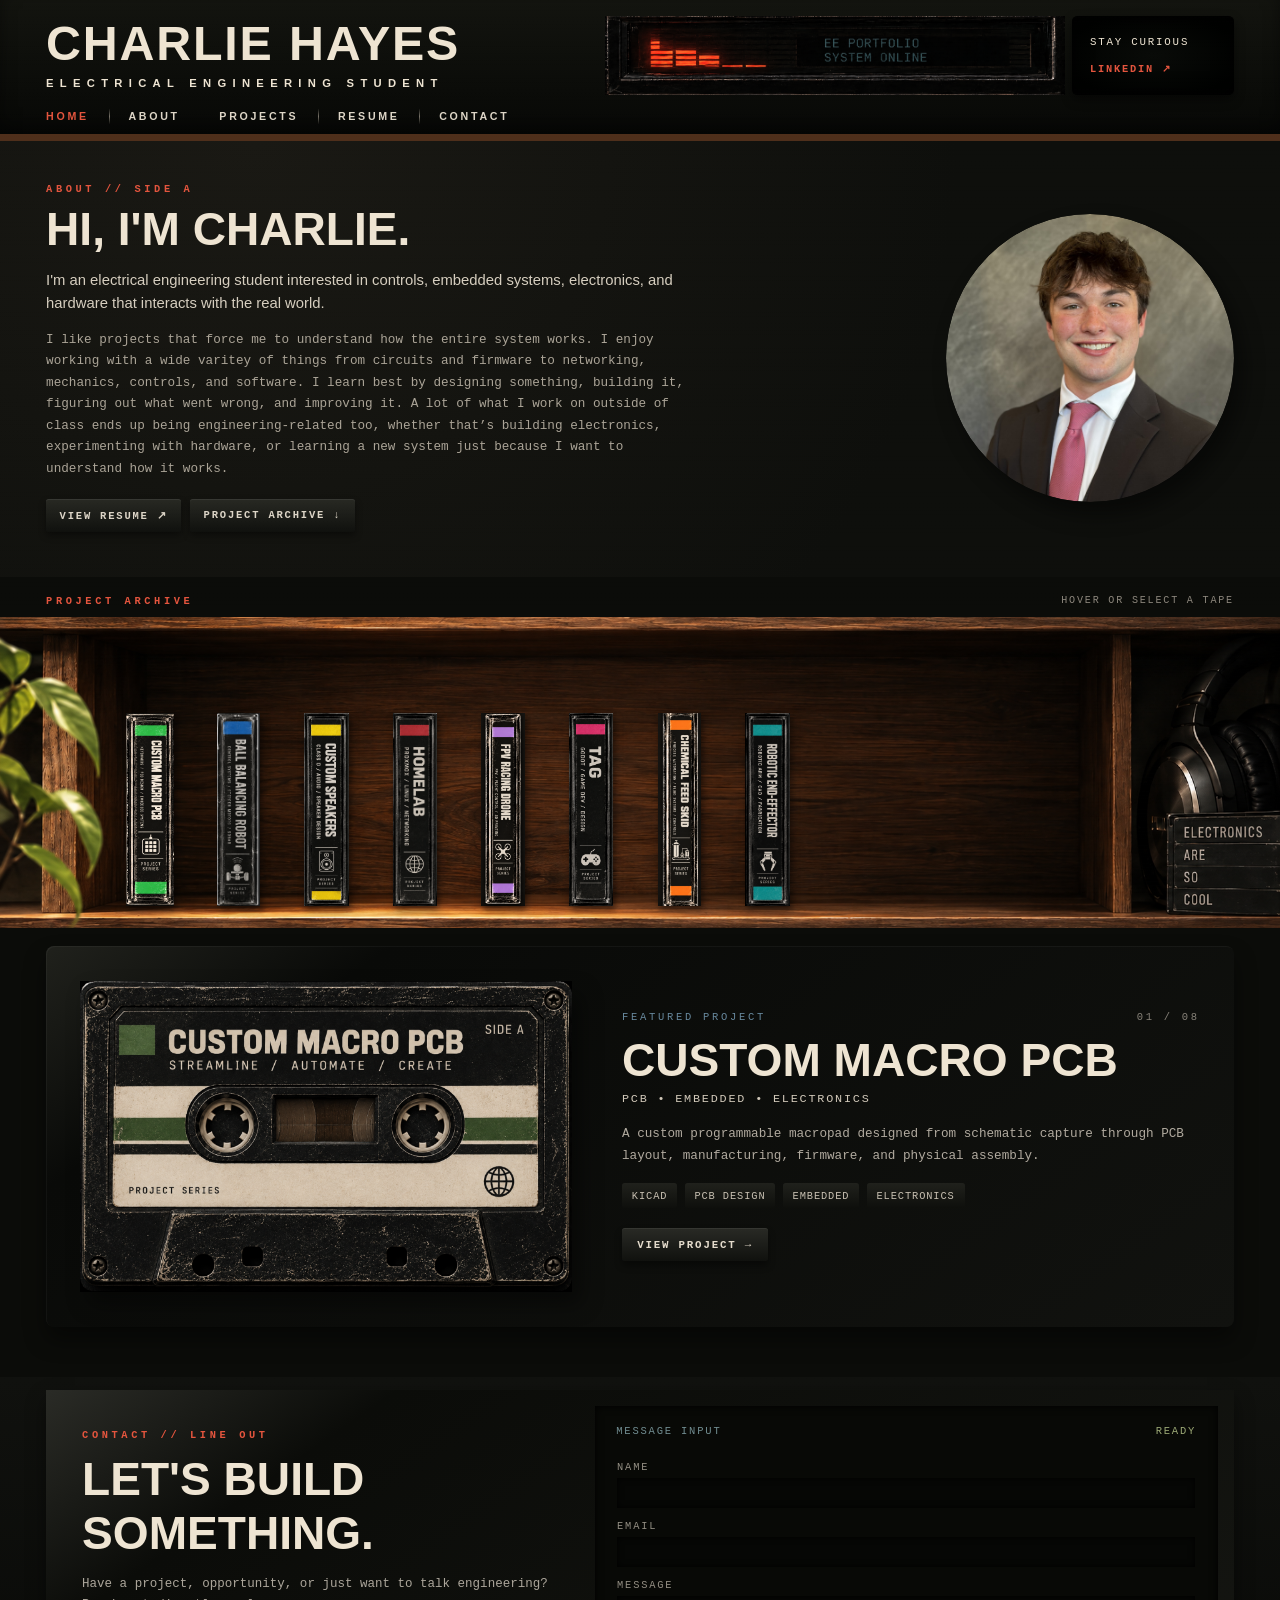
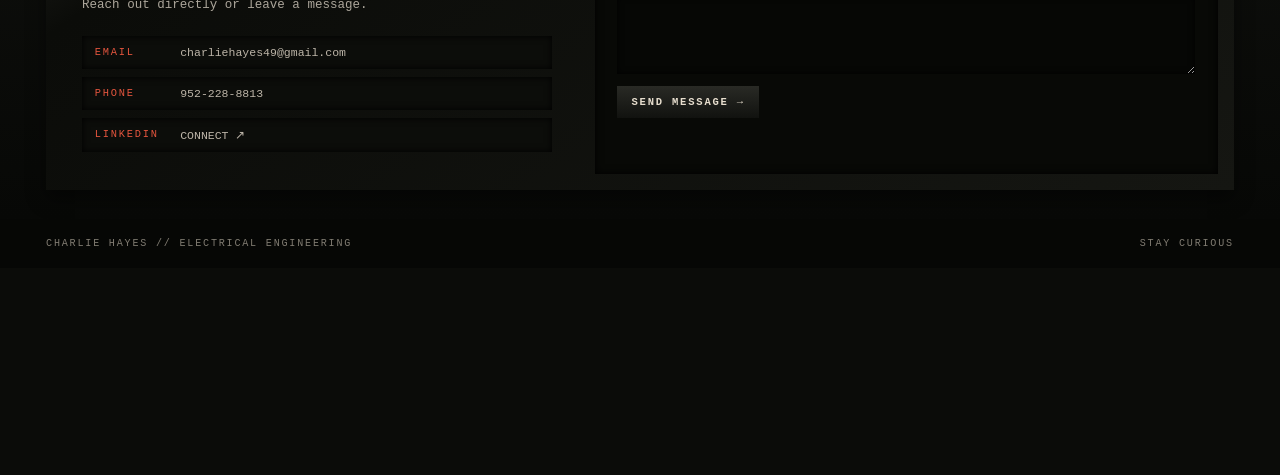
==== commit 420b8b95: "Revise about section in index.html Updated the about section to improve clarity and detail." ====
--- a/index.html
+++ b/index.html
@@ -150,11 +150,13 @@
 
                     <p class="about-body">
 
-                        I like projects that force me to understand how the
-                        entire system works — from circuits and firmware to
-                        networking, mechanics, controls, and software. I learn
-                        best by designing something, building it, figuring out
-                        what went wrong, and improving it.
+                        I like projects that force me to understand how the entire system works.
+                        I enjoy working with a wide varitey of things from circuits and firmware to 
+                        networking, mechanics, controls, and software. I learn best by designing something, 
+                        building it, figuring out what went wrong, and improving it. A lot of what 
+                        I work on outside of class ends up being engineering-related too, whether that’s 
+                        building electronics, experimenting with hardware, or learning a new system just because 
+                        I want to understand how it works.
 
                     </p>
 
--- a/style.css
+++ b/style.css
@@ -475,14 +475,14 @@
 
 
 .about-image-card {
-    width: 100%;
-    max-width: 620px;
+    width: 320px;
+    height: 320px;
 
     margin-left: auto;
 
     overflow: hidden;
 
-    border-radius: 6px;
+    border-radius: 50%;
 
     background: #0b0c09;
 
@@ -497,11 +497,10 @@
     width: 100%;
     height: 100%;
 
-    max-height: 300px;
-
     object-fit: cover;
-
     object-position: center;
+
+    border-radius: 50%;
 }
 
 .retro-button {
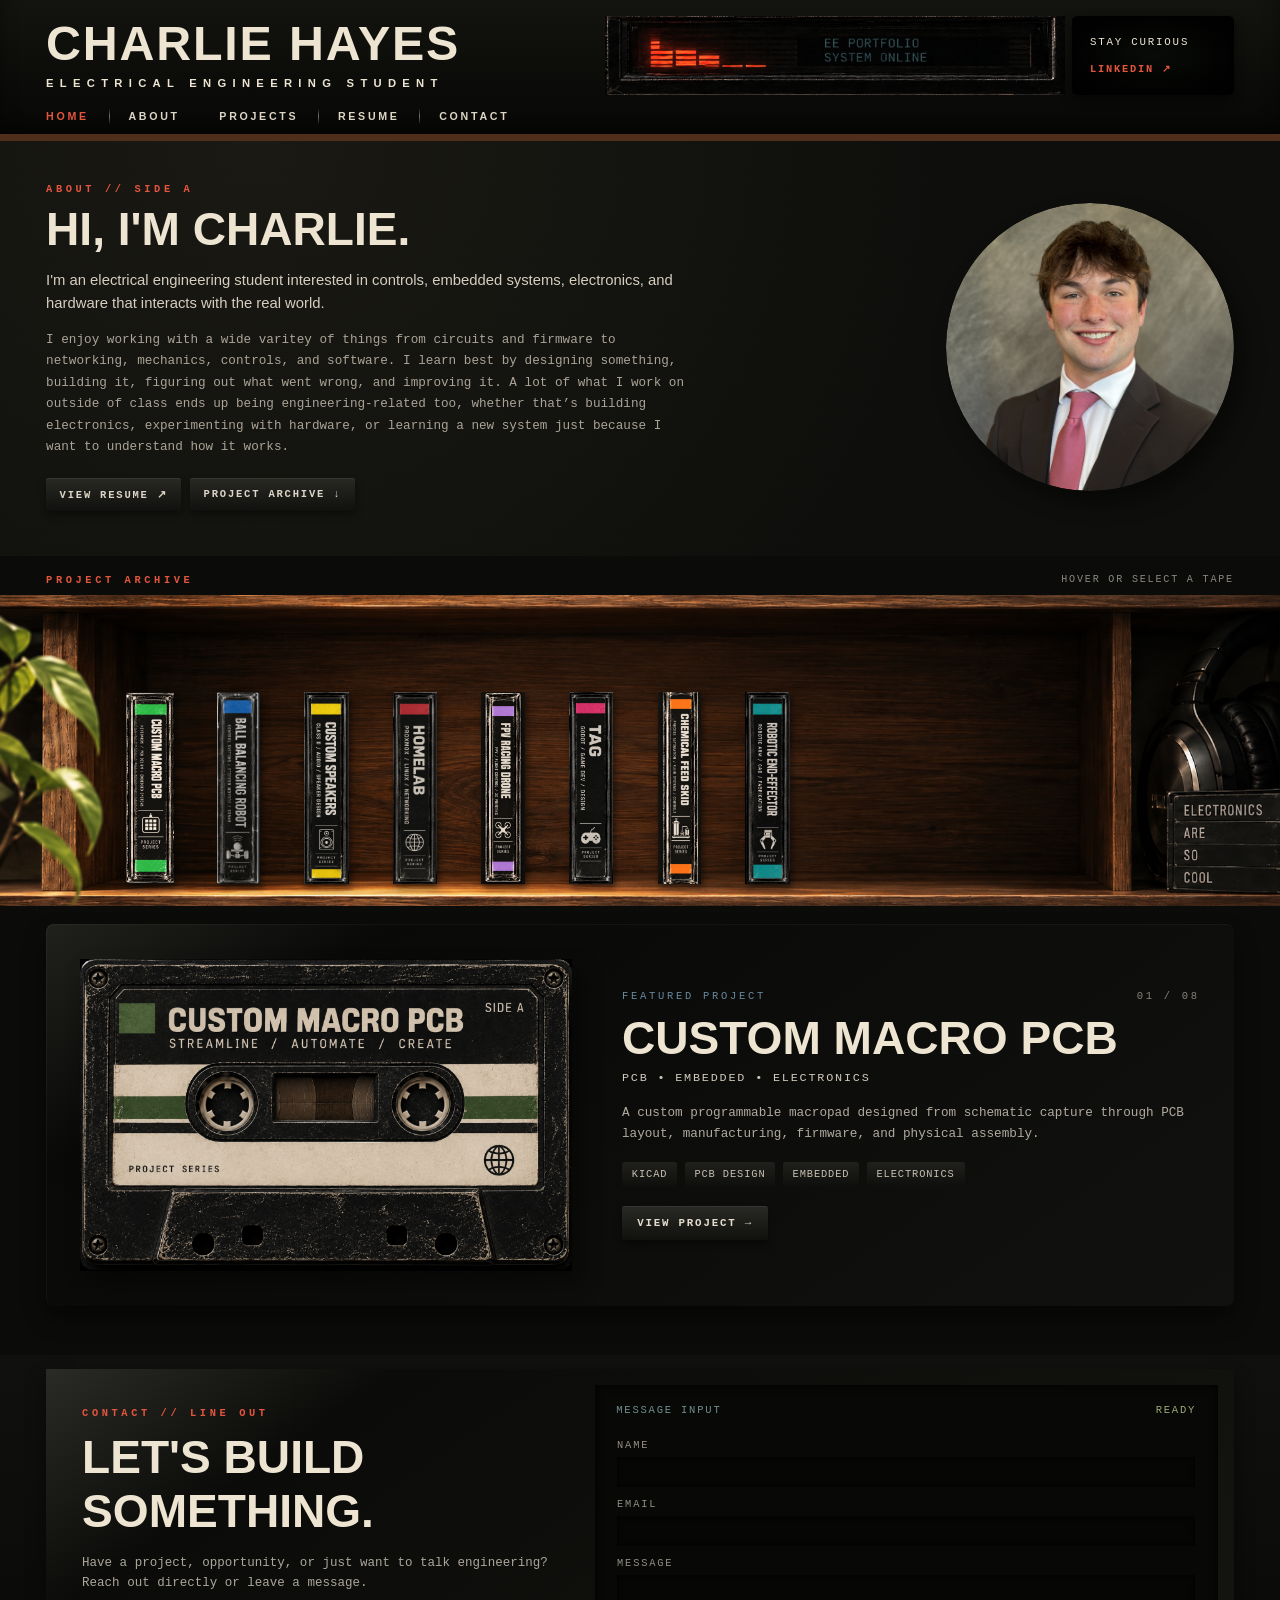
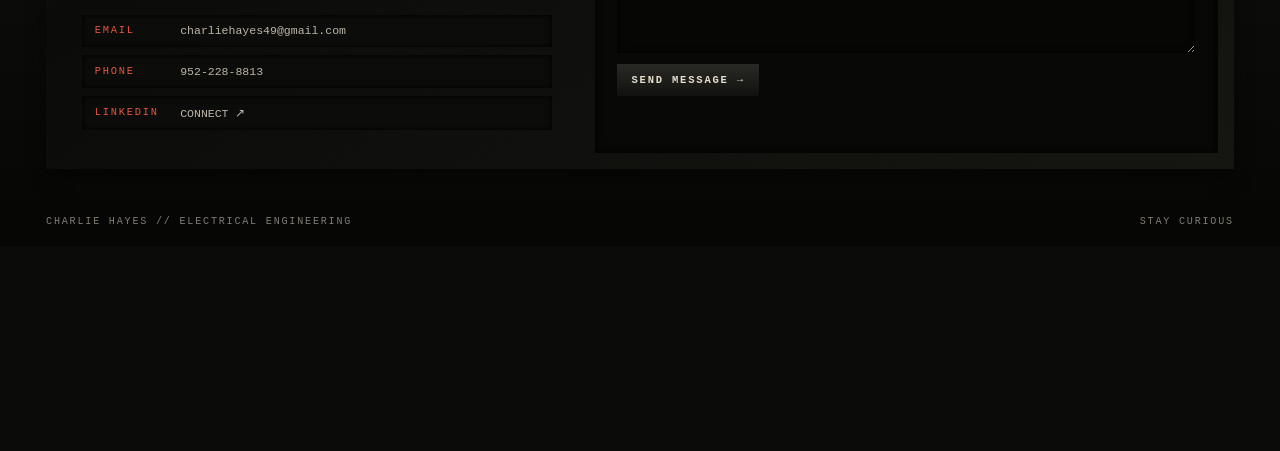
==== commit 2ece99ef: "Update index.html" ====
--- a/index.html
+++ b/index.html
@@ -149,8 +149,7 @@
                     </p>
 
                     <p class="about-body">
-
-                        I like projects that force me to understand how the entire system works.
+                       
                         I enjoy working with a wide varitey of things from circuits and firmware to 
                         networking, mechanics, controls, and software. I learn best by designing something, 
                         building it, figuring out what went wrong, and improving it. A lot of what 
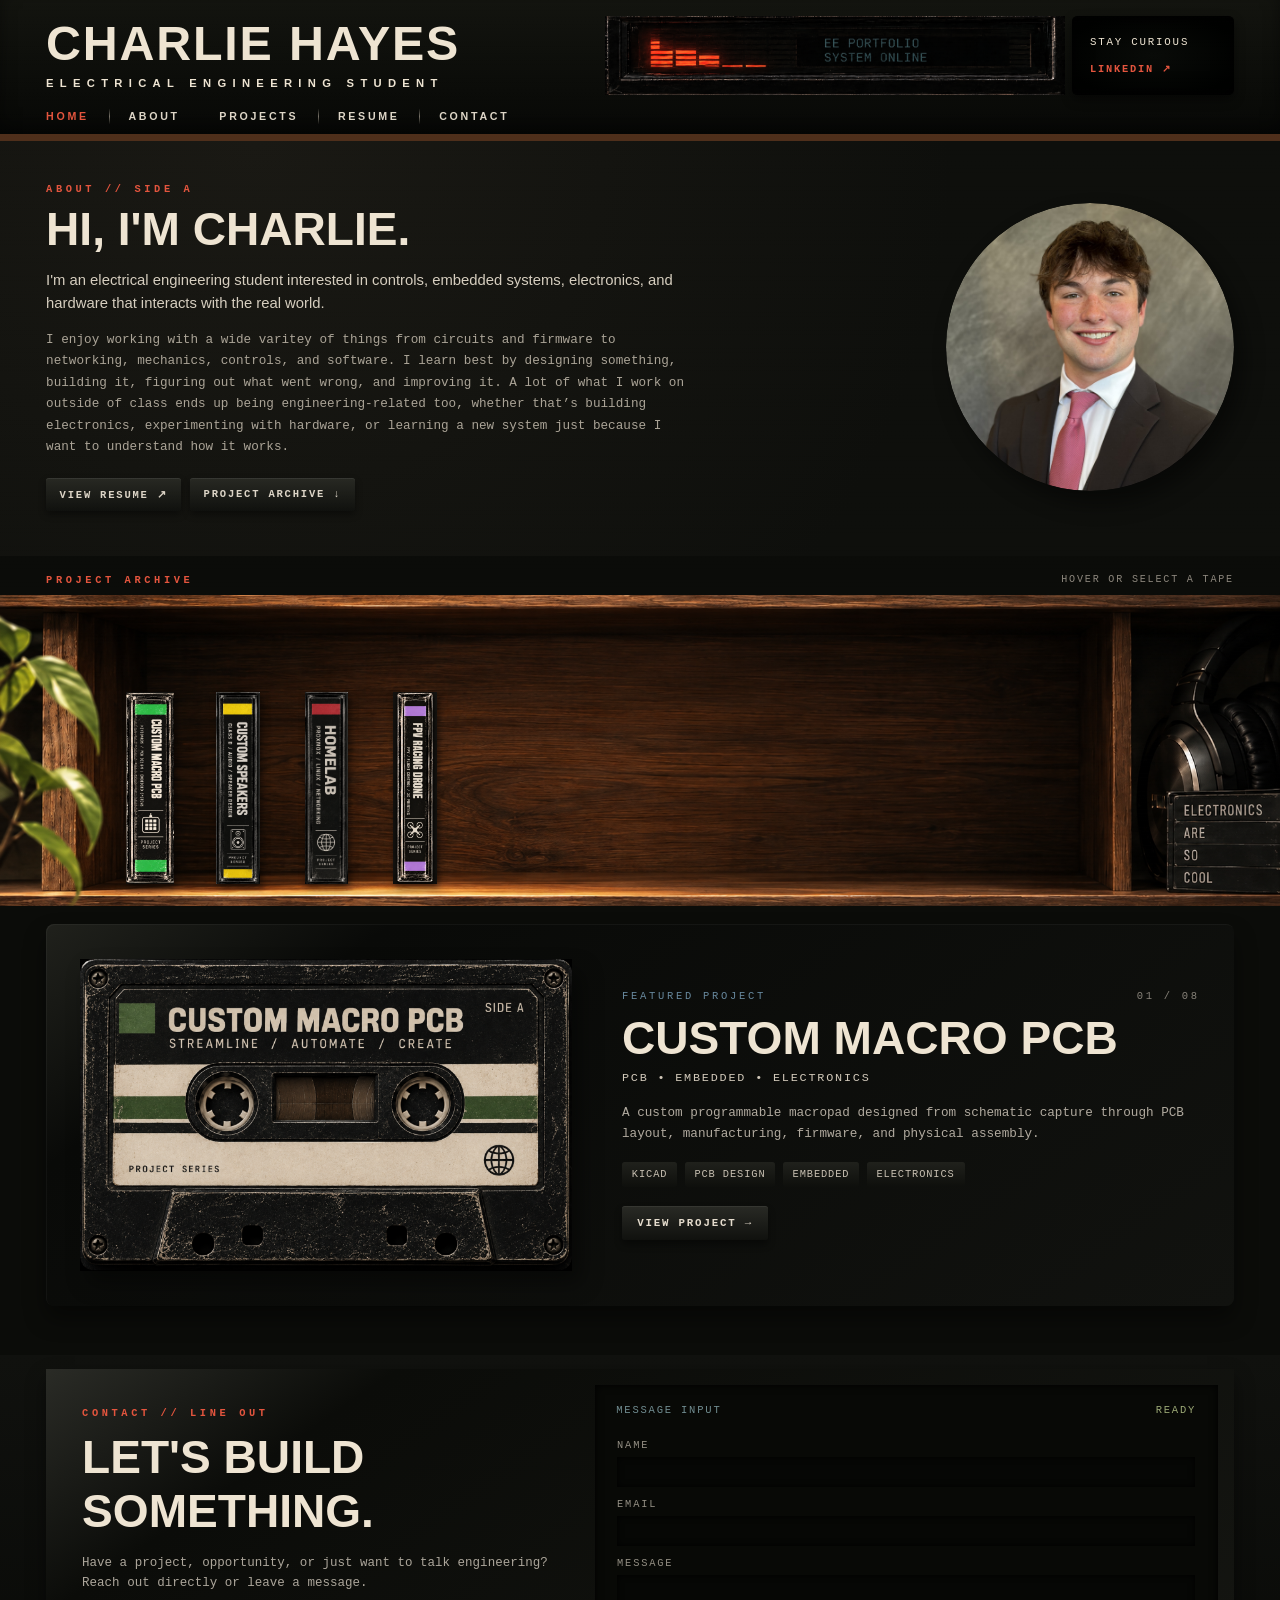
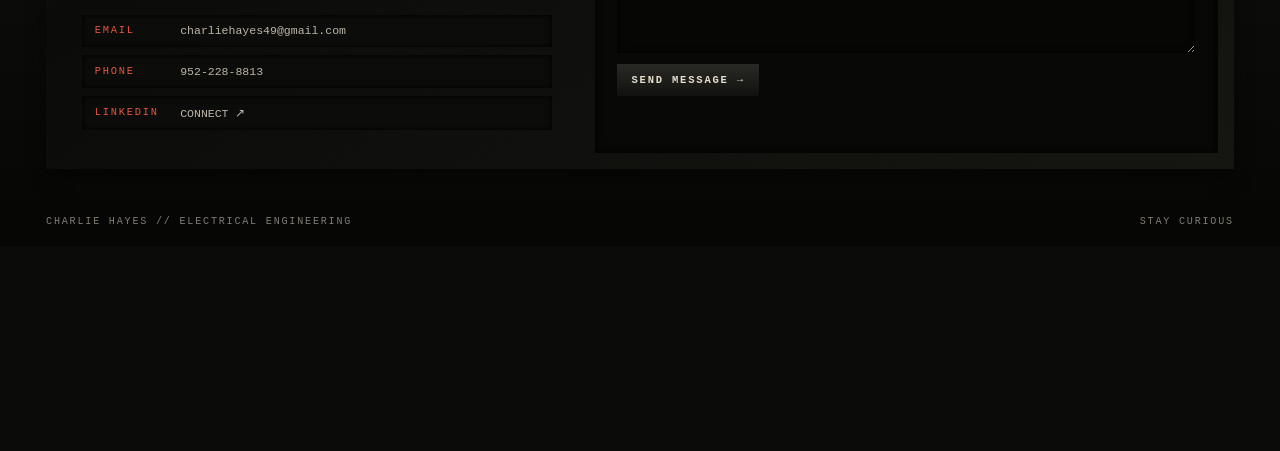
==== commit 651a926e: "Comment out project button sections Commented out multiple project button sections in index.html." ====
--- a/index.html
+++ b/index.html
@@ -246,7 +246,7 @@
 
 
                     <!-- 2. BALL BALANCING ROBOT -->
-
+<!--
                     <button
                         class="project-spine"
                         data-project="ballbalance"
@@ -318,7 +318,7 @@
 
 
                     <!-- 6. TAG VIDEO GAME -->
-
+<!--
                     <button
                         class="project-spine"
                         data-project="tag"
@@ -336,7 +336,7 @@
 
 
                     <!-- 7. CHEMICAL FEED SKID -->
-
+<!--
                     <button
                         class="project-spine"
                         data-project="skid"
@@ -354,7 +354,7 @@
 
 
                     <!-- 8. ROBOT ARM TOOL -->
-
+<!--
                     <button
                         class="project-spine"
                         data-project="robotarm"
@@ -368,7 +368,7 @@
                         >
 
                     </button>
-
+-->
                 </div>
 
             </div>
--- a/style.css
+++ b/style.css
@@ -503,6 +503,8 @@
     border-radius: 50%;
 }
 
+
+
 .retro-button {
     padding:
         11px
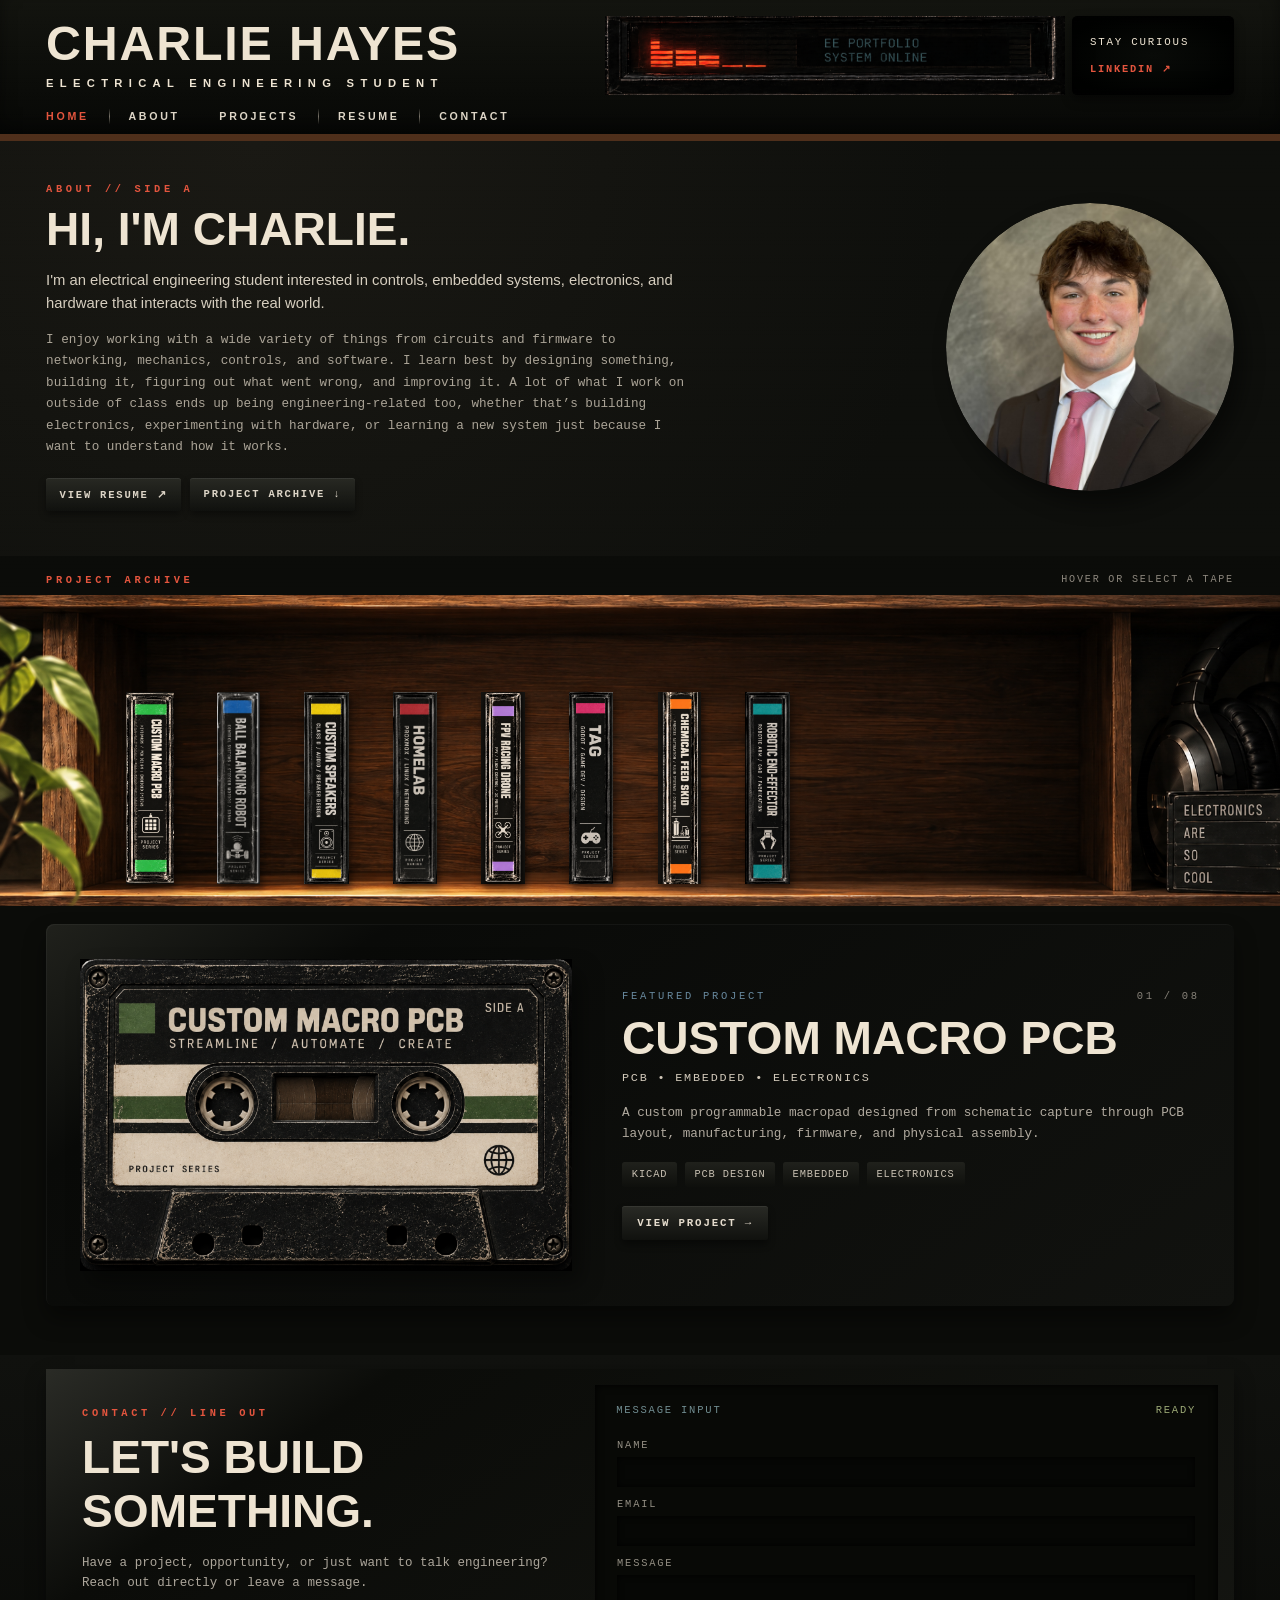
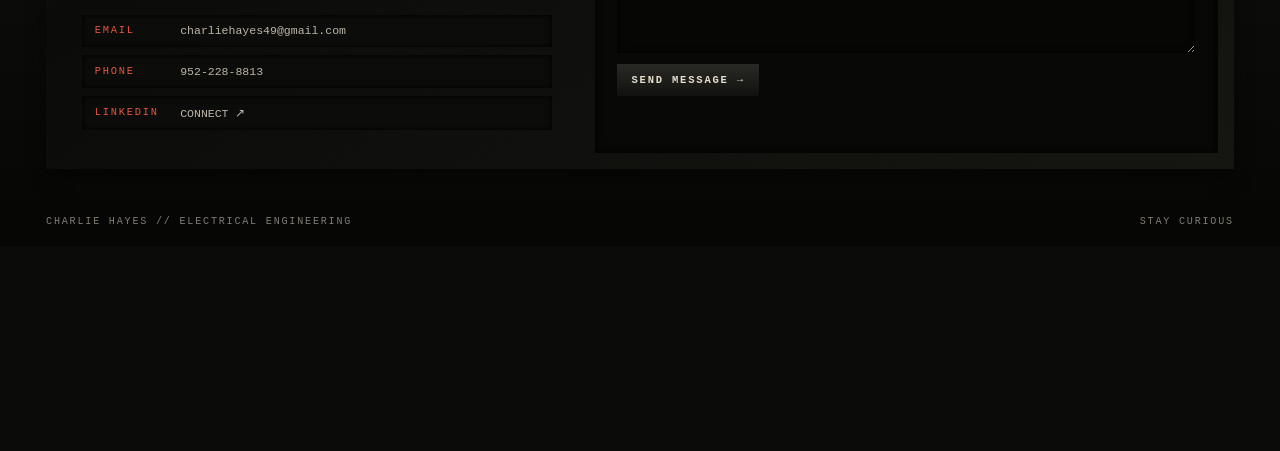
==== commit 9d614c96: "Update index.html" ====
--- a/index.html
+++ b/index.html
@@ -149,13 +149,16 @@
                     </p>
 
                     <p class="about-body">
-                       
-                        I enjoy working with a wide varitey of things from circuits and firmware to 
-                        networking, mechanics, controls, and software. I learn best by designing something, 
-                        building it, figuring out what went wrong, and improving it. A lot of what 
-                        I work on outside of class ends up being engineering-related too, whether that’s 
-                        building electronics, experimenting with hardware, or learning a new system just because 
-                        I want to understand how it works.
+
+                        I enjoy working with a wide variety of things from
+                        circuits and firmware to networking, mechanics,
+                        controls, and software. I learn best by designing
+                        something, building it, figuring out what went wrong,
+                        and improving it. A lot of what I work on outside of
+                        class ends up being engineering-related too, whether
+                        that’s building electronics, experimenting with
+                        hardware, or learning a new system just because I want
+                        to understand how it works.
 
                     </p>
 
@@ -183,15 +186,15 @@
                 </div>
 
 
-                    <div class="about-image-card">
-                        <img
-                            src="images/about/about-photo.jpeg"
-                            alt="Charlie Hayes engineering project"
-                        >
-                    </div>
-                
-
-                
+                <div class="about-image-card">
+
+                    <img
+                        src="images/about/about-photo.jpeg"
+                        alt="Charlie Hayes"
+                    >
+
+                </div>
+
             </div>
 
         </section>
@@ -221,7 +224,6 @@
             </div>
 
 
-
             <div class="shelf-stage">
 
                 <div class="cassette-row">
@@ -246,7 +248,7 @@
 
 
                     <!-- 2. BALL BALANCING ROBOT -->
-<!--
+
                     <button
                         class="project-spine"
                         data-project="ballbalance"
@@ -318,7 +320,7 @@
 
 
                     <!-- 6. TAG VIDEO GAME -->
-<!--
+
                     <button
                         class="project-spine"
                         data-project="tag"
@@ -336,7 +338,7 @@
 
 
                     <!-- 7. CHEMICAL FEED SKID -->
-<!--
+
                     <button
                         class="project-spine"
                         data-project="skid"
@@ -354,7 +356,7 @@
 
 
                     <!-- 8. ROBOT ARM TOOL -->
-<!--
+
                     <button
                         class="project-spine"
                         data-project="robotarm"
@@ -368,7 +370,7 @@
                         >
 
                     </button>
--->
+
                 </div>
 
             </div>
@@ -422,6 +424,12 @@
                 >
                     PCB • EMBEDDED • ELECTRONICS
                 </p>
+
+
+                <p
+                    class="project-page-status"
+                    id="projectPageStatus"
+                ></p>
 
 
                 <p
